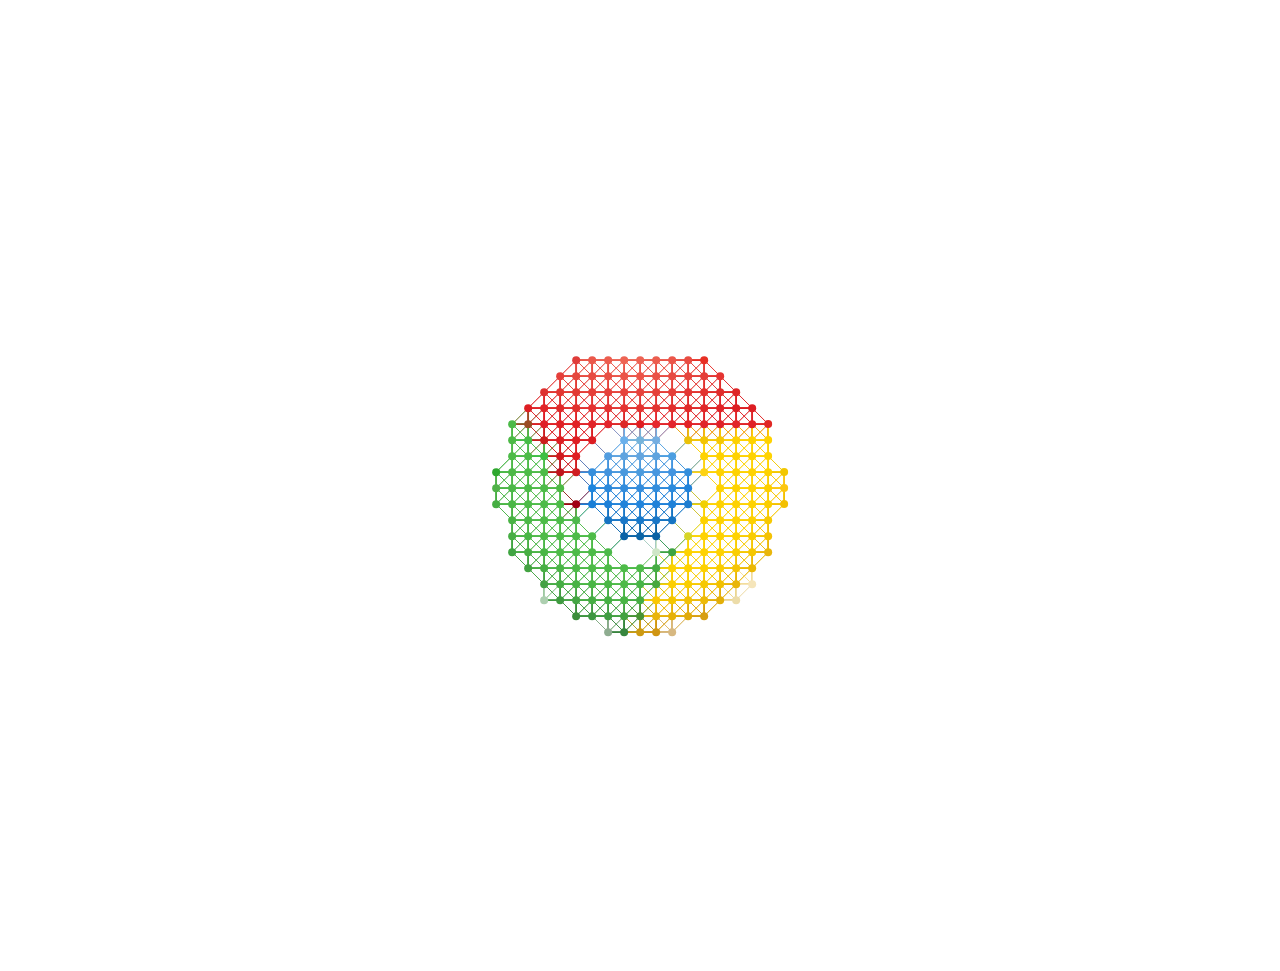
==== index.html @ 63c31d43 "initial commit" ====
<!DOCTYPE html>
<html lang="en">

	<head>
		<title> Web Tracking </title>
		<meta charset="utf-8">
		<meta name="viewport" content="width=device-width, initial-scale=1.0">
    	<meta name="description" content="Final CS181 Assignment on Web Tracking and Content Customization">

		<!-- CSS -->
		
		<link href="css/bootstrap/bootstrap.css" rel="stylesheet">
	    <link href="css/bootstrap/bootstrap-responsive.css" rel="stylesheet">
	    <link href="css/bootstrap/docs.css" rel="stylesheet">
	    <link href="js/bootstrap/google-code-prettify/prettify.css" rel="stylesheet">

	    <!-- Style -->

		<!-- JS -->
		<script type="text/javascript" src="js/node/Nodes.js"></script>
	</head>

	<body>

		<!-- App -->
		<canvas id='canvas'></canvas>
		<script>
			Nodes.init();
		</script>

		<!-- Enter button -->
		<div class="container">
			<div class="marketing">
				<h1><a style="text-decoration:none;" href="home.html">Enter Site</a></h1>
			</div>
		</div>
		
    <!-- Footer
    ================================================== -->
    <footer class="footer">
      <div class="container">
        <p>Designed with <a href="http://twitter.github.io/bootstrap/">Bootstrap</a> by <a href="http://www.twitter.com/">Twitter</a> and hosted by <a href="http://www.github.com">GitHub</a>. Node Applet created by <a href="http://tholman.com/">Tim Tholman</a>.</p>
        <p>Code licensed under <a href="http://www.apache.org/licenses/LICENSE-2.0" target="_blank">Apache License v2.0</a>, documentation under <a href="http://creativecommons.org/licenses/by/3.0/">CC BY 3.0</a>.</p>
        <p><a href="http://glyphicons.com">Glyphicons Free</a> licensed under <a href="http://creativecommons.org/licenses/by/3.0/">CC BY 3.0</a>.</p>
        <ul class="footer-refs">
          <li>Lily Fu</li>
          <li>Gavilan Galloway</li>
          <li>Alex Angarita</li>
          <li>Joe Delgado</li>
        </ul>
      </div>
    </footer>

	</body>
</html>
---- css/bootstrap/docs.css ----
/* Add additional stylesheets below
-------------------------------------------------- */
/*
  Bootstrap's documentation styles
  Special styles for presenting Bootstrap's documentation and examples
*/



/* Body and structure
-------------------------------------------------- */

body {
  position: relative;
  padding-top: 40px;
}

/* Code in headings */
h3 code {
  font-size: 14px;
  font-weight: normal;
}



/* Tweak navbar brand link to be super sleek
-------------------------------------------------- */

body > .navbar {
  font-size: 13px;
}

/* Change the docs' brand */
body > .navbar .brand {
  padding-right: 0;
  padding-left: 0;
  margin-left: 20px;
  float: right;
  font-weight: bold;
  color: #000;
  text-shadow: 0 1px 0 rgba(255,255,255,.1), 0 0 30px rgba(255,255,255,.125);
  -webkit-transition: all .2s linear;
     -moz-transition: all .2s linear;
          transition: all .2s linear;
}
body > .navbar .brand:hover {
  text-decoration: none;
  text-shadow: 0 1px 0 rgba(255,255,255,.1), 0 0 30px rgba(255,255,255,.4);
}


/* Sections
-------------------------------------------------- */

/* padding for in-page bookmarks and fixed navbar */
section {
  padding-top: 30px;
}
section > .page-header,
section > .lead {
  color: #5a5a5a;
}
section > ul li {
  margin-bottom: 5px;
}

/* Separators (hr) */
.bs-docs-separator {
  margin: 40px 0 39px;
}

/* Faded out hr */
hr.soften {
  height: 1px;
  margin: 70px 0;
  background-image: -webkit-linear-gradient(left, rgba(0,0,0,0), rgba(0,0,0,.1), rgba(0,0,0,0));
  background-image:    -moz-linear-gradient(left, rgba(0,0,0,0), rgba(0,0,0,.1), rgba(0,0,0,0));
  background-image:     -ms-linear-gradient(left, rgba(0,0,0,0), rgba(0,0,0,.1), rgba(0,0,0,0));
  background-image:      -o-linear-gradient(left, rgba(0,0,0,0), rgba(0,0,0,.1), rgba(0,0,0,0));
  border: 0;
}



/* Jumbotrons
-------------------------------------------------- */

/* Base class
------------------------- */
.jumbotron {
  position: relative;
  padding: 40px 0;
  color: #fff;
  text-align: center;
  text-shadow: 0 1px 3px rgba(0,0,0,.4), 0 0 30px rgba(0,0,0,.075);
  background: #020031; /* Old browsers */
  background: -moz-linear-gradient(45deg,  #020031 0%, #6d3353 100%); /* FF3.6+ */
  background: -webkit-gradient(linear, left bottom, right top, color-stop(0%,#020031), color-stop(100%,#6d3353)); /* Chrome,Safari4+ */
  background: -webkit-linear-gradient(45deg,  #020031 0%,#6d3353 100%); /* Chrome10+,Safari5.1+ */
  background: -o-linear-gradient(45deg,  #020031 0%,#6d3353 100%); /* Opera 11.10+ */
  background: -ms-linear-gradient(45deg,  #020031 0%,#6d3353 100%); /* IE10+ */
  background: linear-gradient(45deg,  #020031 0%,#6d3353 100%); /* W3C */
  filter: progid:DXImageTransform.Microsoft.gradient( startColorstr='#020031', endColorstr='#6d3353',GradientType=1 ); /* IE6-9 fallback on horizontal gradient */
  -webkit-box-shadow: inset 0 3px 7px rgba(0,0,0,.2), inset 0 -3px 7px rgba(0,0,0,.2);
     -moz-box-shadow: inset 0 3px 7px rgba(0,0,0,.2), inset 0 -3px 7px rgba(0,0,0,.2);
          box-shadow: inset 0 3px 7px rgba(0,0,0,.2), inset 0 -3px 7px rgba(0,0,0,.2);
}
.jumbotron h1 {
  font-size: 80px;
  font-weight: bold;
  letter-spacing: -1px;
  line-height: 1;
}
.jumbotron p {
  font-size: 24px;
  font-weight: 300;
  line-height: 1.25;
  margin-bottom: 30px;
}

/* Link styles (used on .masthead-links as well) */
.jumbotron a {
  color: #fff;
  color: rgba(255,255,255,.5);
  -webkit-transition: all .2s ease-in-out;
     -moz-transition: all .2s ease-in-out;
          transition: all .2s ease-in-out;
}
.jumbotron a:hover {
  color: #fff;
  text-shadow: 0 0 10px rgba(255,255,255,.25);
}

/* Download button */
.masthead .btn {
  padding: 19px 24px;
  font-size: 24px;
  font-weight: 200;
  color: #fff; /* redeclare to override the `.jumbotron a` */
  border: 0;
  -webkit-border-radius: 6px;
     -moz-border-radius: 6px;
          border-radius: 6px;
  -webkit-box-shadow: inset 0 1px 0 rgba(255,255,255,.1), 0 1px 5px rgba(0,0,0,.25);
     -moz-box-shadow: inset 0 1px 0 rgba(255,255,255,.1), 0 1px 5px rgba(0,0,0,.25);
          box-shadow: inset 0 1px 0 rgba(255,255,255,.1), 0 1px 5px rgba(0,0,0,.25);
  -webkit-transition: none;
     -moz-transition: none;
          transition: none;
}
.masthead .btn:hover {
  -webkit-box-shadow: inset 0 1px 0 rgba(255,255,255,.1), 0 1px 5px rgba(0,0,0,.25);
     -moz-box-shadow: inset 0 1px 0 rgba(255,255,255,.1), 0 1px 5px rgba(0,0,0,.25);
          box-shadow: inset 0 1px 0 rgba(255,255,255,.1), 0 1px 5px rgba(0,0,0,.25);
}
.masthead .btn:active {
  -webkit-box-shadow: inset 0 2px 4px rgba(0,0,0,.1), 0 1px 0 rgba(255,255,255,.1);
     -moz-box-shadow: inset 0 2px 4px rgba(0,0,0,.1), 0 1px 0 rgba(255,255,255,.1);
          box-shadow: inset 0 2px 4px rgba(0,0,0,.1), 0 1px 0 rgba(255,255,255,.1);
}


/* Pattern overlay
------------------------- */
.jumbotron .container {
  position: relative;
  z-index: 2;
}
.jumbotron:after {
  content: '';
  display: block;
  position: absolute;
  top: 0;
  right: 0;
  bottom: 0;
  left: 0;
  background: url(../img/bs-docs-masthead-pattern.png) repeat center center;
  opacity: .4;
}
@media
only screen and (-webkit-min-device-pixel-ratio: 2),
only screen and (   min--moz-device-pixel-ratio: 2),
only screen and (     -o-min-device-pixel-ratio: 2/1) {

  .jumbotron:after {
    background-size: 150px 150px;
  }

}

/* Masthead (docs home)
------------------------- */
.masthead {
  padding: 70px 0 80px;
  margin-bottom: 0;
  color: #fff;
}
.masthead h1 {
  font-size: 120px;
  line-height: 1;
  letter-spacing: -2px;
}
.masthead p {
  font-size: 40px;
  font-weight: 200;
  line-height: 1.25;
}

/* Textual links in masthead */
.masthead-links {
  margin: 0;
  list-style: none;
}
.masthead-links li {
  display: inline;
  padding: 0 10px;
  color: rgba(255,255,255,.25);
}

/* Social proof buttons from GitHub & Twitter */
.bs-docs-social {
  padding: 15px 0;
  text-align: center;
  background-color: #f5f5f5;
  border-top: 1px solid #fff;
  border-bottom: 1px solid #ddd;
}

/* Quick links on Home */
.bs-docs-social-buttons {
  margin-left: 0;
  margin-bottom: 0;
  padding-left: 0;
  list-style: none;
}
.bs-docs-social-buttons li {
  display: inline-block;
  padding: 5px 8px;
  line-height: 1;
  *display: inline;
  *zoom: 1;
}

/* Subhead (other pages)
------------------------- */
.subhead {
  text-align: left;
  border-bottom: 1px solid #ddd;
}
.subhead h1 {
  font-size: 60px;
}
.subhead p {
  margin-bottom: 20px;
}
.subhead .navbar {
  display: none;
}



/* Marketing section of Overview
-------------------------------------------------- */

.marketing {
  text-align: center;
  color: #5a5a5a;
}
.marketing h1 {
  margin: 60px 0 10px;
  font-size: 60px;
  font-weight: 200;
  line-height: 1;
  letter-spacing: -1px;
}
.marketing h2 {
  font-weight: 200;
  margin-bottom: 5px;
}
.marketing p {
  font-size: 16px;
  line-height: 1.5;
}
.marketing .marketing-byline {
  margin-bottom: 40px;
  font-size: 20px;
  font-weight: 300;
  line-height: 1.25;
  color: #999;
}
.marketing-img {
  display: block;
  margin: 0 auto 30px;
  max-height: 145px;
}



/* Footer
-------------------------------------------------- */

.footer {
  text-align: center;
  padding: 30px 0;
  margin-top: 70px;
  border-top: 1px solid #e5e5e5;
  background-color: #f5f5f5;
}
.footer p {
  margin-bottom: 0;
  color: #777;
}
.footer-refs {
  margin: 10px 0;
}
.footer-refs li {
  display: inline;
  padding: 0 2px;
  color: #777;
}
.footer-refs li:after{
  content: "   •";
}
.footer-refs li:last-child:after {
  content: "";
}
.footer-refs li:first-child {
  padding-left: 0;
}



/* Special grid styles
-------------------------------------------------- */

.show-grid {
  margin-top: 10px;
  margin-bottom: 20px;
}
.show-grid [class*="span"] {
  background-color: #eee;
  text-align: center;
  -webkit-border-radius: 3px;
     -moz-border-radius: 3px;
          border-radius: 3px;
  min-height: 40px;
  line-height: 40px;
}
.show-grid [class*="span"]:hover {
  background-color: #ddd;
}
.show-grid .show-grid {
  margin-top: 0;
  margin-bottom: 0;
}
.show-grid .show-grid [class*="span"] {
  margin-top: 5px;
}
.show-grid [class*="span"] [class*="span"] {
  background-color: #ccc;
}
.show-grid [class*="span"] [class*="span"] [class*="span"] {
  background-color: #999;
}



/* Mini layout previews
-------------------------------------------------- */
.mini-layout {
  border: 1px solid #ddd;
  -webkit-border-radius: 6px;
     -moz-border-radius: 6px;
          border-radius: 6px;
  -webkit-box-shadow: 0 1px 2px rgba(0,0,0,.075);
     -moz-box-shadow: 0 1px 2px rgba(0,0,0,.075);
          box-shadow: 0 1px 2px rgba(0,0,0,.075);
}
.mini-layout,
.mini-layout .mini-layout-body,
.mini-layout.fluid .mini-layout-sidebar {
  height: 300px;
}
.mini-layout {
  margin-bottom: 20px;
  padding: 9px;
}
.mini-layout div {
  -webkit-border-radius: 3px;
     -moz-border-radius: 3px;
          border-radius: 3px;
}
.mini-layout .mini-layout-body {
  background-color: #dceaf4;
  margin: 0 auto;
  width: 70%;
}
.mini-layout.fluid .mini-layout-sidebar,
.mini-layout.fluid .mini-layout-header,
.mini-layout.fluid .mini-layout-body {
  float: left;
}
.mini-layout.fluid .mini-layout-sidebar {
  background-color: #bbd8e9;
  width: 20%;
}
.mini-layout.fluid .mini-layout-body {
  width: 77.5%;
  margin-left: 2.5%;
}



/* Download page
-------------------------------------------------- */

.download .page-header {
  margin-top: 36px;
}
.page-header .toggle-all {
  margin-top: 5px;
}

/* Space out h3s when following a section */
.download h3 {
  margin-bottom: 5px;
}
.download-builder input + h3,
.download-builder .checkbox + h3 {
  margin-top: 9px;
}

/* Fields for variables */
.download-builder input[type=text] {
  margin-bottom: 9px;
  font-family: Menlo, Monaco, "Courier New", monospace;
  font-size: 12px;
  color: #d14;
}
.download-builder input[type=text]:focus {
  background-color: #fff;
}

/* Custom, larger checkbox labels */
.download .checkbox {
  padding: 6px 10px 6px 25px;
  font-size: 13px;
  line-height: 18px;
  color: #555;
  background-color: #f9f9f9;
  -webkit-border-radius: 3px;
     -moz-border-radius: 3px;
          border-radius: 3px;
  cursor: pointer;
}
.download .checkbox:hover {
  color: #333;
  background-color: #f5f5f5;
}
.download .checkbox small {
  font-size: 12px;
  color: #777;
}

/* Variables section */
#variables label {
  margin-bottom: 0;
}

/* Giant download button */
.download-btn {
  margin: 36px 0 108px;
}
#download p,
#download h4 {
  max-width: 50%;
  margin: 0 auto;
  color: #999;
  text-align: center;
}
#download h4 {
  margin-bottom: 0;
}
#download p {
  margin-bottom: 18px;
}
.download-btn .btn {
  display: block;
  width: auto;
  padding: 19px 24px;
  margin-bottom: 27px;
  font-size: 30px;
  line-height: 1;
  text-align: center;
  -webkit-border-radius: 6px;
     -moz-border-radius: 6px;
          border-radius: 6px;
}



/* Misc
-------------------------------------------------- */

/* Make tables spaced out a bit more */
h2 + table,
h3 + table,
h4 + table,
h2 + .row {
  margin-top: 5px;
}

/* Example sites showcase */
.example-sites {
  xmargin-left: 20px;
}
.example-sites img {
  max-width: 100%;
  margin: 0 auto;
}

.scrollspy-example {
  height: 200px;
  overflow: auto;
  position: relative;
}


/* Fake the :focus state to demo it */
.focused {
  border-color: rgba(82,168,236,.8);
  -webkit-box-shadow: inset 0 1px 3px rgba(0,0,0,.1), 0 0 8px rgba(82,168,236,.6);
     -moz-box-shadow: inset 0 1px 3px rgba(0,0,0,.1), 0 0 8px rgba(82,168,236,.6);
          box-shadow: inset 0 1px 3px rgba(0,0,0,.1), 0 0 8px rgba(82,168,236,.6);
  outline: 0;
}

/* For input sizes, make them display block */
.docs-input-sizes select,
.docs-input-sizes input[type=text] {
  display: block;
  margin-bottom: 9px;
}

/* Icons
------------------------- */
.the-icons {
  margin-left: 0;
  list-style: none;
}
.the-icons li {
  float: left;
  width: 25%;
  line-height: 25px;
}
.the-icons i:hover {
  background-color: rgba(255,0,0,.25);
}

/* Example page
------------------------- */
.bootstrap-examples h4 {
  margin: 10px 0 5px;
}
.bootstrap-examples p {
  font-size: 13px;
  line-height: 18px;
}
.bootstrap-examples .thumbnail {
  margin-bottom: 9px;
  background-color: #fff;
}



/* Bootstrap code examples
-------------------------------------------------- */

/* Base class */
.bs-docs-example {
  position: relative;
  margin: 15px 0;
  padding: 39px 19px 14px;
  *padding-top: 19px;
  background-color: #fff;
  border: 1px solid #ddd;
  -webkit-border-radius: 4px;
     -moz-border-radius: 4px;
          border-radius: 4px;
}

/* Echo out a label for the example */
.bs-docs-example:after {
  content: "Example";
  position: absolute;
  top: -1px;
  left: -1px;
  padding: 3px 7px;
  font-size: 12px;
  font-weight: bold;
  background-color: #f5f5f5;
  border: 1px solid #ddd;
  color: #9da0a4;
  -webkit-border-radius: 4px 0 4px 0;
     -moz-border-radius: 4px 0 4px 0;
          border-radius: 4px 0 4px 0;
}

/* Remove spacing between an example and it's code */
.bs-docs-example + .prettyprint {
  margin-top: -20px;
  padding-top: 15px;
}

/* Tweak examples
------------------------- */
.bs-docs-example > p:last-child {
  margin-bottom: 0;
}
.bs-docs-example .table,
.bs-docs-example .progress,
.bs-docs-example .well,
.bs-docs-example .alert,
.bs-docs-example .hero-unit,
.bs-docs-example .pagination,
.bs-docs-example .navbar,
.bs-docs-example > .nav,
.bs-docs-example blockquote {
  margin-bottom: 5px;
}
.bs-docs-example .pagination {
  margin-top: 0;
}
.bs-navbar-top-example,
.bs-navbar-bottom-example {
  z-index: 1;
  padding: 0;
  height: 90px;
  overflow: hidden; /* cut the drop shadows off */
}
.bs-navbar-top-example .navbar-fixed-top,
.bs-navbar-bottom-example .navbar-fixed-bottom {
  margin-left: 0;
  margin-right: 0;
}
.bs-navbar-top-example {
  -webkit-border-radius: 0 0 4px 4px;
     -moz-border-radius: 0 0 4px 4px;
          border-radius: 0 0 4px 4px;
}
.bs-navbar-top-example:after {
  top: auto;
  bottom: -1px;
  -webkit-border-radius: 0 4px 0 4px;
     -moz-border-radius: 0 4px 0 4px;
          border-radius: 0 4px 0 4px;
}
.bs-navbar-bottom-example {
  -webkit-border-radius: 4px 4px 0 0;
     -moz-border-radius: 4px 4px 0 0;
          border-radius: 4px 4px 0 0;
}
.bs-navbar-bottom-example .navbar {
  margin-bottom: 0;
}
form.bs-docs-example {
  padding-bottom: 19px;
}

/* Images */
.bs-docs-example-images img {
  margin: 10px;
  display: inline-block;
}

/* Tooltips */
.bs-docs-tooltip-examples {
  text-align: center;
  margin: 0 0 10px;
  list-style: none;
}
.bs-docs-tooltip-examples li {
  display: inline;
  padding: 0 10px;
}

/* Popovers */
.bs-docs-example-popover {
  padding-bottom: 24px;
  background-color: #f9f9f9;
}
.bs-docs-example-popover .popover {
  position: relative;
  display: block;
  float: left;
  width: 260px;
  margin: 20px;
}

/* Dropdowns */
.bs-docs-example-submenus {
  min-height: 180px;
}
.bs-docs-example-submenus > .pull-left + .pull-left {
  margin-left: 20px;
}
.bs-docs-example-submenus .dropup > .dropdown-menu,
.bs-docs-example-submenus .dropdown > .dropdown-menu {
  display: block;
  position: static;
  margin-bottom: 5px;
  *width: 180px;
}



/* Responsive docs
-------------------------------------------------- */

/* Utility classes table
------------------------- */
.responsive-utilities th small {
  display: block;
  font-weight: normal;
  color: #999;
}
.responsive-utilities tbody th {
  font-weight: normal;
}
.responsive-utilities td {
  text-align: center;
}
.responsive-utilities td.is-visible {
  color: #468847;
  background-color: #dff0d8 !important;
}
.responsive-utilities td.is-hidden {
  color: #ccc;
  background-color: #f9f9f9 !important;
}

/* Responsive tests
------------------------- */
.responsive-utilities-test {
  margin-top: 5px;
  margin-left: 0;
  list-style: none;
  overflow: hidden; /* clear floats */
}
.responsive-utilities-test li {
  position: relative;
  float: left;
  width: 25%;
  height: 43px;
  font-size: 14px;
  font-weight: bold;
  line-height: 43px;
  color: #999;
  text-align: center;
  border: 1px solid #ddd;
  -webkit-border-radius: 4px;
     -moz-border-radius: 4px;
          border-radius: 4px;
}
.responsive-utilities-test li + li {
  margin-left: 10px;
}
.responsive-utilities-test span {
  position: absolute;
  top:    -1px;
  left:   -1px;
  right:  -1px;
  bottom: -1px;
  -webkit-border-radius: 4px;
     -moz-border-radius: 4px;
          border-radius: 4px;
}
.responsive-utilities-test span {
  color: #468847;
  background-color: #dff0d8;
  border: 1px solid #d6e9c6;
}



/* Sidenav for Docs
-------------------------------------------------- */

.bs-docs-sidenav {
  width: 228px;
  margin: 30px 0 0;
  padding: 0;
  background-color: #fff;
  -webkit-border-radius: 6px;
     -moz-border-radius: 6px;
          border-radius: 6px;
  -webkit-box-shadow: 0 1px 4px rgba(0,0,0,.065);
     -moz-box-shadow: 0 1px 4px rgba(0,0,0,.065);
          box-shadow: 0 1px 4px rgba(0,0,0,.065);
}
.bs-docs-sidenav > li > a {
  display: block;
  width: 190px \9;
  margin: 0 0 -1px;
  padding: 8px 14px;
  border: 1px solid #e5e5e5;
}
.bs-docs-sidenav > li:first-child > a {
  -webkit-border-radius: 6px 6px 0 0;
     -moz-border-radius: 6px 6px 0 0;
          border-radius: 6px 6px 0 0;
}
.bs-docs-sidenav > li:last-child > a {
  -webkit-border-radius: 0 0 6px 6px;
     -moz-border-radius: 0 0 6px 6px;
          border-radius: 0 0 6px 6px;
}
.bs-docs-sidenav > .active > a {
  position: relative;
  z-index: 2;
  padding: 9px 15px;
  border: 0;
  text-shadow: 0 1px 0 rgba(0,0,0,.15);
  -webkit-box-shadow: inset 1px 0 0 rgba(0,0,0,.1), inset -1px 0 0 rgba(0,0,0,.1);
     -moz-box-shadow: inset 1px 0 0 rgba(0,0,0,.1), inset -1px 0 0 rgba(0,0,0,.1);
          box-shadow: inset 1px 0 0 rgba(0,0,0,.1), inset -1px 0 0 rgba(0,0,0,.1);
}
/* Chevrons */
.bs-docs-sidenav .icon-chevron-right {
  float: right;
  margin-top: 2px;
  margin-right: -6px;
  opacity: .25;
}
.bs-docs-sidenav > li > a:hover {
  background-color: #f5f5f5;
}
.bs-docs-sidenav a:hover .icon-chevron-right {
  opacity: .5;
}
.bs-docs-sidenav .active .icon-chevron-right,
.bs-docs-sidenav .active a:hover .icon-chevron-right {
  background-image: url(../img/glyphicons-halflings-white.png);
  opacity: 1;
}
.bs-docs-sidenav.affix {
  top: 40px;
}
.bs-docs-sidenav.affix-bottom {
  position: absolute;
  top: auto;
  bottom: 270px;
}




/* Responsive
-------------------------------------------------- */

/* Desktop large
------------------------- */
@media (min-width: 1200px) {
  .bs-docs-container {
    max-width: 970px;
  }
  .bs-docs-sidenav {
    width: 258px;
  }
  .bs-docs-sidenav > li > a {
    width: 230px \9; /* Override the previous IE8-9 hack */
  }
}

/* Desktop
------------------------- */
@media (max-width: 980px) {
  /* Unfloat brand */
  body > .navbar-fixed-top .brand {
    float: left;
    margin-left: 0;
    padding-left: 10px;
    padding-right: 10px;
  }

  /* Inline-block quick links for more spacing */
  .quick-links li {
    display: inline-block;
    margin: 5px;
  }

  /* When affixed, space properly */
  .bs-docs-sidenav {
    top: 0;
    width: 218px;
    margin-top: 30px;
    margin-right: 0;
  }
}

/* Tablet to desktop
------------------------- */
@media (min-width: 768px) and (max-width: 979px) {
  /* Remove any padding from the body */
  body {
    padding-top: 0;
  }
  /* Widen masthead and social buttons to fill body padding */
  .jumbotron {
    margin-top: -20px; /* Offset bottom margin on .navbar */
  }
  /* Adjust sidenav width */
  .bs-docs-sidenav {
    width: 166px;
    margin-top: 20px;
  }
  .bs-docs-sidenav.affix {
    top: 0;
  }
}

/* Tablet
------------------------- */
@media (max-width: 767px) {
  /* Remove any padding from the body */
  body {
    padding-top: 0;
  }

  /* Widen masthead and social buttons to fill body padding */
  .jumbotron {
    padding: 40px 20px;
    margin-top:   -20px; /* Offset bottom margin on .navbar */
    margin-right: -20px;
    margin-left:  -20px;
  }
  .masthead h1 {
    font-size: 90px;
  }
  .masthead p,
  .masthead .btn {
    font-size: 24px;
  }
  .marketing .span4 {
    margin-bottom: 40px;
  }
  .bs-docs-social {
    margin: 0 -20px;
  }

  /* Space out the show-grid examples */
  .show-grid [class*="span"] {
    margin-bottom: 5px;
  }

  /* Sidenav */
  .bs-docs-sidenav {
    width: auto;
    margin-bottom: 20px;
  }
  .bs-docs-sidenav.affix {
    position: static;
    width: auto;
    top: 0;
  }

  /* Unfloat the back to top link in footer */
  .footer {
    margin-left: -20px;
    margin-right: -20px;
    padding-left: 20px;
    padding-right: 20px;
  }
  .footer p {
    margin-bottom: 9px;
  }
}

/* Landscape phones
------------------------- */
@media (max-width: 480px) {
  /* Remove padding above jumbotron */
  body {
    padding-top: 0;
  }

  /* Change up some type stuff */
  h2 small {
    display: block;
  }

  /* Downsize the jumbotrons */
  .jumbotron h1 {
    font-size: 45px;
  }
  .jumbotron p,
  .jumbotron .btn {
    font-size: 18px;
  }
  .jumbotron .btn {
    display: block;
    margin: 0 auto;
  }

  /* center align subhead text like the masthead */
  .subhead h1,
  .subhead p {
    text-align: center;
  }

  /* Marketing on home */
  .marketing h1 {
    font-size: 30px;
  }
  .marketing-byline {
    font-size: 18px;
  }

  /* center example sites */
  .example-sites {
    margin-left: 0;
  }
  .example-sites > li {
    float: none;
    display: block;
    max-width: 280px;
    margin: 0 auto 18px;
    text-align: center;
  }
  .example-sites .thumbnail > img {
    max-width: 270px;
  }

  /* Do our best to make tables work in narrow viewports */
  table code {
    white-space: normal;
    word-wrap: break-word;
    word-break: break-all;
  }

  /* Examples: dropdowns */
  .bs-docs-example-submenus > .pull-left {
    float: none;
    clear: both;
  }
  .bs-docs-example-submenus > .pull-left,
  .bs-docs-example-submenus > .pull-left + .pull-left {
    margin-left: 0;
  }
  .bs-docs-example-submenus p {
    margin-bottom: 0;
  }
  .bs-docs-example-submenus .dropup > .dropdown-menu,
  .bs-docs-example-submenus .dropdown > .dropdown-menu {
    margin-bottom: 10px;
    float: none;
    max-width: 180px;
  }

  /* Examples: modal */
  .modal-example .modal {
    position: relative;
    top: auto;
    right: auto;
    bottom: auto;
    left: auto;
  }

  /* Tighten up footer */
  .footer {
    padding-top: 20px;
    padding-bottom: 20px;
  }
}
---- js/bootstrap/google-code-prettify/prettify.css ----
.com { color: #93a1a1; }
.lit { color: #195f91; }
.pun, .opn, .clo { color: #93a1a1; }
.fun { color: #dc322f; }
.str, .atv { color: #D14; }
.kwd, .prettyprint .tag { color: #1e347b; }
.typ, .atn, .dec, .var { color: teal; }
.pln { color: #48484c; }

.prettyprint {
  padding: 8px;
  background-color: #f7f7f9;
  border: 1px solid #e1e1e8;
}
.prettyprint.linenums {
  -webkit-box-shadow: inset 40px 0 0 #fbfbfc, inset 41px 0 0 #ececf0;
     -moz-box-shadow: inset 40px 0 0 #fbfbfc, inset 41px 0 0 #ececf0;
          box-shadow: inset 40px 0 0 #fbfbfc, inset 41px 0 0 #ececf0;
}

/* Specify class=linenums on a pre to get line numbering */
ol.linenums {
  margin: 0 0 0 33px; /* IE indents via margin-left */
}
ol.linenums li {
  padding-left: 12px;
  color: #bebec5;
  line-height: 20px;
  text-shadow: 0 1px 0 #fff;
}
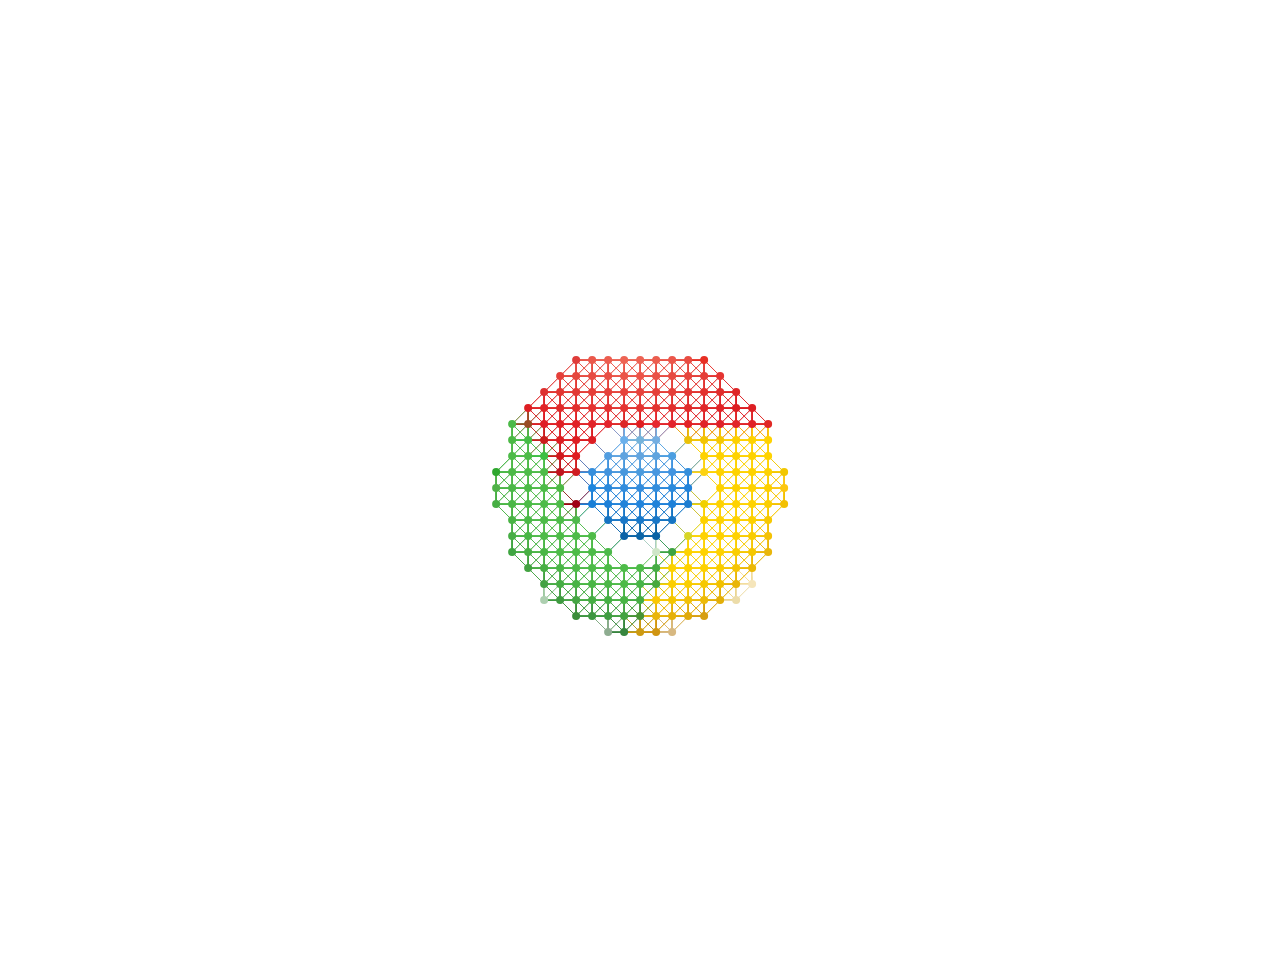
==== commit c80032a2: "Updated hrefs in home.html" ====
--- a/index.html
+++ b/index.html
@@ -9,15 +9,15 @@
 
 		<!-- CSS -->
 		
-		<link href="css/bootstrap/bootstrap.css" rel="stylesheet">
-	    <link href="css/bootstrap/bootstrap-responsive.css" rel="stylesheet">
-	    <link href="css/bootstrap/docs.css" rel="stylesheet">
-	    <link href="js/bootstrap/google-code-prettify/prettify.css" rel="stylesheet">
+		<link href="assets/css/bootstrap.css" rel="stylesheet">
+	    <link href="assets/css/bootstrap-responsive.css" rel="stylesheet">
+	    <link href="assets/css/docs.css" rel="stylesheet">
+	    <link href="assets/jss/google-code-prettify/prettify.css" rel="stylesheet">
 
 	    <!-- Style -->
 
 		<!-- JS -->
-		<script type="text/javascript" src="js/node/Nodes.js"></script>
+		<script type="text/javascript" src="assets/js/node/Nodes.js"></script>
 	</head>
 
 	<body>
--- a/assets/css/docs.css
+++ b/assets/css/docs.css
@@ -0,0 +1,1074 @@
+/* Add additional stylesheets below
+-------------------------------------------------- */
+/*
+  Bootstrap's documentation styles
+  Special styles for presenting Bootstrap's documentation and examples
+*/
+
+
+
+/* Body and structure
+-------------------------------------------------- */
+
+body {
+  position: relative;
+  padding-top: 40px;
+}
+
+/* Code in headings */
+h3 code {
+  font-size: 14px;
+  font-weight: normal;
+}
+
+
+
+/* Tweak navbar brand link to be super sleek
+-------------------------------------------------- */
+
+body > .navbar {
+  font-size: 13px;
+}
+
+/* Change the docs' brand */
+body > .navbar .brand {
+  padding-right: 0;
+  padding-left: 0;
+  margin-left: 20px;
+  float: right;
+  font-weight: bold;
+  color: #000;
+  text-shadow: 0 1px 0 rgba(255,255,255,.1), 0 0 30px rgba(255,255,255,.125);
+  -webkit-transition: all .2s linear;
+     -moz-transition: all .2s linear;
+          transition: all .2s linear;
+}
+body > .navbar .brand:hover {
+  text-decoration: none;
+  text-shadow: 0 1px 0 rgba(255,255,255,.1), 0 0 30px rgba(255,255,255,.4);
+}
+
+
+/* Sections
+-------------------------------------------------- */
+
+/* padding for in-page bookmarks and fixed navbar */
+section {
+  padding-top: 30px;
+}
+section > .page-header,
+section > .lead {
+  color: #5a5a5a;
+}
+section > ul li {
+  margin-bottom: 5px;
+}
+
+/* Separators (hr) */
+.bs-docs-separator {
+  margin: 40px 0 39px;
+}
+
+/* Faded out hr */
+hr.soften {
+  height: 1px;
+  margin: 70px 0;
+  background-image: -webkit-linear-gradient(left, rgba(0,0,0,0), rgba(0,0,0,.1), rgba(0,0,0,0));
+  background-image:    -moz-linear-gradient(left, rgba(0,0,0,0), rgba(0,0,0,.1), rgba(0,0,0,0));
+  background-image:     -ms-linear-gradient(left, rgba(0,0,0,0), rgba(0,0,0,.1), rgba(0,0,0,0));
+  background-image:      -o-linear-gradient(left, rgba(0,0,0,0), rgba(0,0,0,.1), rgba(0,0,0,0));
+  border: 0;
+}
+
+
+
+/* Jumbotrons
+-------------------------------------------------- */
+
+/* Base class
+------------------------- */
+.jumbotron {
+  position: relative;
+  padding: 40px 0;
+  color: #fff;
+  text-align: center;
+  text-shadow: 0 1px 3px rgba(0,0,0,.4), 0 0 30px rgba(0,0,0,.075);
+  background: #020031; /* Old browsers */
+  background: -moz-linear-gradient(45deg,  #020031 0%, #6d3353 100%); /* FF3.6+ */
+  background: -webkit-gradient(linear, left bottom, right top, color-stop(0%,#020031), color-stop(100%,#6d3353)); /* Chrome,Safari4+ */
+  background: -webkit-linear-gradient(45deg,  #020031 0%,#6d3353 100%); /* Chrome10+,Safari5.1+ */
+  background: -o-linear-gradient(45deg,  #020031 0%,#6d3353 100%); /* Opera 11.10+ */
+  background: -ms-linear-gradient(45deg,  #020031 0%,#6d3353 100%); /* IE10+ */
+  background: linear-gradient(45deg,  #020031 0%,#6d3353 100%); /* W3C */
+  filter: progid:DXImageTransform.Microsoft.gradient( startColorstr='#020031', endColorstr='#6d3353',GradientType=1 ); /* IE6-9 fallback on horizontal gradient */
+  -webkit-box-shadow: inset 0 3px 7px rgba(0,0,0,.2), inset 0 -3px 7px rgba(0,0,0,.2);
+     -moz-box-shadow: inset 0 3px 7px rgba(0,0,0,.2), inset 0 -3px 7px rgba(0,0,0,.2);
+          box-shadow: inset 0 3px 7px rgba(0,0,0,.2), inset 0 -3px 7px rgba(0,0,0,.2);
+}
+.jumbotron h1 {
+  font-size: 80px;
+  font-weight: bold;
+  letter-spacing: -1px;
+  line-height: 1;
+}
+.jumbotron p {
+  font-size: 24px;
+  font-weight: 300;
+  line-height: 1.25;
+  margin-bottom: 30px;
+}
+
+/* Link styles (used on .masthead-links as well) */
+.jumbotron a {
+  color: #fff;
+  color: rgba(255,255,255,.5);
+  -webkit-transition: all .2s ease-in-out;
+     -moz-transition: all .2s ease-in-out;
+          transition: all .2s ease-in-out;
+}
+.jumbotron a:hover {
+  color: #fff;
+  text-shadow: 0 0 10px rgba(255,255,255,.25);
+}
+
+/* Download button */
+.masthead .btn {
+  padding: 19px 24px;
+  font-size: 24px;
+  font-weight: 200;
+  color: #fff; /* redeclare to override the `.jumbotron a` */
+  border: 0;
+  -webkit-border-radius: 6px;
+     -moz-border-radius: 6px;
+          border-radius: 6px;
+  -webkit-box-shadow: inset 0 1px 0 rgba(255,255,255,.1), 0 1px 5px rgba(0,0,0,.25);
+     -moz-box-shadow: inset 0 1px 0 rgba(255,255,255,.1), 0 1px 5px rgba(0,0,0,.25);
+          box-shadow: inset 0 1px 0 rgba(255,255,255,.1), 0 1px 5px rgba(0,0,0,.25);
+  -webkit-transition: none;
+     -moz-transition: none;
+          transition: none;
+}
+.masthead .btn:hover {
+  -webkit-box-shadow: inset 0 1px 0 rgba(255,255,255,.1), 0 1px 5px rgba(0,0,0,.25);
+     -moz-box-shadow: inset 0 1px 0 rgba(255,255,255,.1), 0 1px 5px rgba(0,0,0,.25);
+          box-shadow: inset 0 1px 0 rgba(255,255,255,.1), 0 1px 5px rgba(0,0,0,.25);
+}
+.masthead .btn:active {
+  -webkit-box-shadow: inset 0 2px 4px rgba(0,0,0,.1), 0 1px 0 rgba(255,255,255,.1);
+     -moz-box-shadow: inset 0 2px 4px rgba(0,0,0,.1), 0 1px 0 rgba(255,255,255,.1);
+          box-shadow: inset 0 2px 4px rgba(0,0,0,.1), 0 1px 0 rgba(255,255,255,.1);
+}
+
+
+/* Pattern overlay
+------------------------- */
+.jumbotron .container {
+  position: relative;
+  z-index: 2;
+}
+.jumbotron:after {
+  content: '';
+  display: block;
+  position: absolute;
+  top: 0;
+  right: 0;
+  bottom: 0;
+  left: 0;
+  background: url(../img/bs-docs-masthead-pattern.png) repeat center center;
+  opacity: .4;
+}
+@media
+only screen and (-webkit-min-device-pixel-ratio: 2),
+only screen and (   min--moz-device-pixel-ratio: 2),
+only screen and (     -o-min-device-pixel-ratio: 2/1) {
+
+  .jumbotron:after {
+    background-size: 150px 150px;
+  }
+
+}
+
+/* Masthead (docs home)
+------------------------- */
+.masthead {
+  padding: 70px 0 80px;
+  margin-bottom: 0;
+  color: #fff;
+}
+.masthead h1 {
+  font-size: 120px;
+  line-height: 1;
+  letter-spacing: -2px;
+}
+.masthead p {
+  font-size: 40px;
+  font-weight: 200;
+  line-height: 1.25;
+}
+
+/* Textual links in masthead */
+.masthead-links {
+  margin: 0;
+  list-style: none;
+}
+.masthead-links li {
+  display: inline;
+  padding: 0 10px;
+  color: rgba(255,255,255,.25);
+}
+
+/* Social proof buttons from GitHub & Twitter */
+.bs-docs-social {
+  padding: 15px 0;
+  text-align: center;
+  background-color: #f5f5f5;
+  border-top: 1px solid #fff;
+  border-bottom: 1px solid #ddd;
+}
+
+/* Quick links on Home */
+.bs-docs-social-buttons {
+  margin-left: 0;
+  margin-bottom: 0;
+  padding-left: 0;
+  list-style: none;
+}
+.bs-docs-social-buttons li {
+  display: inline-block;
+  padding: 5px 8px;
+  line-height: 1;
+  *display: inline;
+  *zoom: 1;
+}
+
+/* Subhead (other pages)
+------------------------- */
+.subhead {
+  text-align: left;
+  border-bottom: 1px solid #ddd;
+}
+.subhead h1 {
+  font-size: 60px;
+}
+.subhead p {
+  margin-bottom: 20px;
+}
+.subhead .navbar {
+  display: none;
+}
+
+
+
+/* Marketing section of Overview
+-------------------------------------------------- */
+
+.marketing {
+  text-align: center;
+  color: #5a5a5a;
+}
+.marketing h1 {
+  margin: 60px 0 10px;
+  font-size: 60px;
+  font-weight: 200;
+  line-height: 1;
+  letter-spacing: -1px;
+}
+.marketing h2 {
+  font-weight: 200;
+  margin-bottom: 5px;
+}
+.marketing p {
+  font-size: 16px;
+  line-height: 1.5;
+}
+.marketing .marketing-byline {
+  margin-bottom: 40px;
+  font-size: 20px;
+  font-weight: 300;
+  line-height: 1.25;
+  color: #999;
+}
+.marketing-img {
+  display: block;
+  margin: 0 auto 30px;
+  max-height: 145px;
+}
+
+
+
+/* Footer
+-------------------------------------------------- */
+
+.footer {
+  text-align: center;
+  padding: 30px 0;
+  margin-top: 70px;
+  border-top: 1px solid #e5e5e5;
+  background-color: #f5f5f5;
+}
+.footer p {
+  margin-bottom: 0;
+  color: #777;
+}
+.footer-refs {
+  margin: 10px 0;
+}
+.footer-refs li {
+  display: inline;
+  padding: 0 2px;
+  color: #777;
+}
+.footer-refs li:after{
+  content: "   •";
+}
+.footer-refs li:last-child:after {
+  content: "";
+}
+.footer-refs li:first-child {
+  padding-left: 0;
+}
+
+
+
+/* Special grid styles
+-------------------------------------------------- */
+
+.show-grid {
+  margin-top: 10px;
+  margin-bottom: 20px;
+}
+.show-grid [class*="span"] {
+  background-color: #eee;
+  text-align: center;
+  -webkit-border-radius: 3px;
+     -moz-border-radius: 3px;
+          border-radius: 3px;
+  min-height: 40px;
+  line-height: 40px;
+}
+.show-grid [class*="span"]:hover {
+  background-color: #ddd;
+}
+.show-grid .show-grid {
+  margin-top: 0;
+  margin-bottom: 0;
+}
+.show-grid .show-grid [class*="span"] {
+  margin-top: 5px;
+}
+.show-grid [class*="span"] [class*="span"] {
+  background-color: #ccc;
+}
+.show-grid [class*="span"] [class*="span"] [class*="span"] {
+  background-color: #999;
+}
+
+
+
+/* Mini layout previews
+-------------------------------------------------- */
+.mini-layout {
+  border: 1px solid #ddd;
+  -webkit-border-radius: 6px;
+     -moz-border-radius: 6px;
+          border-radius: 6px;
+  -webkit-box-shadow: 0 1px 2px rgba(0,0,0,.075);
+     -moz-box-shadow: 0 1px 2px rgba(0,0,0,.075);
+          box-shadow: 0 1px 2px rgba(0,0,0,.075);
+}
+.mini-layout,
+.mini-layout .mini-layout-body,
+.mini-layout.fluid .mini-layout-sidebar {
+  height: 300px;
+}
+.mini-layout {
+  margin-bottom: 20px;
+  padding: 9px;
+}
+.mini-layout div {
+  -webkit-border-radius: 3px;
+     -moz-border-radius: 3px;
+          border-radius: 3px;
+}
+.mini-layout .mini-layout-body {
+  background-color: #dceaf4;
+  margin: 0 auto;
+  width: 70%;
+}
+.mini-layout.fluid .mini-layout-sidebar,
+.mini-layout.fluid .mini-layout-header,
+.mini-layout.fluid .mini-layout-body {
+  float: left;
+}
+.mini-layout.fluid .mini-layout-sidebar {
+  background-color: #bbd8e9;
+  width: 20%;
+}
+.mini-layout.fluid .mini-layout-body {
+  width: 77.5%;
+  margin-left: 2.5%;
+}
+
+
+
+/* Download page
+-------------------------------------------------- */
+
+.download .page-header {
+  margin-top: 36px;
+}
+.page-header .toggle-all {
+  margin-top: 5px;
+}
+
+/* Space out h3s when following a section */
+.download h3 {
+  margin-bottom: 5px;
+}
+.download-builder input + h3,
+.download-builder .checkbox + h3 {
+  margin-top: 9px;
+}
+
+/* Fields for variables */
+.download-builder input[type=text] {
+  margin-bottom: 9px;
+  font-family: Menlo, Monaco, "Courier New", monospace;
+  font-size: 12px;
+  color: #d14;
+}
+.download-builder input[type=text]:focus {
+  background-color: #fff;
+}
+
+/* Custom, larger checkbox labels */
+.download .checkbox {
+  padding: 6px 10px 6px 25px;
+  font-size: 13px;
+  line-height: 18px;
+  color: #555;
+  background-color: #f9f9f9;
+  -webkit-border-radius: 3px;
+     -moz-border-radius: 3px;
+          border-radius: 3px;
+  cursor: pointer;
+}
+.download .checkbox:hover {
+  color: #333;
+  background-color: #f5f5f5;
+}
+.download .checkbox small {
+  font-size: 12px;
+  color: #777;
+}
+
+/* Variables section */
+#variables label {
+  margin-bottom: 0;
+}
+
+/* Giant download button */
+.download-btn {
+  margin: 36px 0 108px;
+}
+#download p,
+#download h4 {
+  max-width: 50%;
+  margin: 0 auto;
+  color: #999;
+  text-align: center;
+}
+#download h4 {
+  margin-bottom: 0;
+}
+#download p {
+  margin-bottom: 18px;
+}
+.download-btn .btn {
+  display: block;
+  width: auto;
+  padding: 19px 24px;
+  margin-bottom: 27px;
+  font-size: 30px;
+  line-height: 1;
+  text-align: center;
+  -webkit-border-radius: 6px;
+     -moz-border-radius: 6px;
+          border-radius: 6px;
+}
+
+
+
+/* Misc
+-------------------------------------------------- */
+
+/* Make tables spaced out a bit more */
+h2 + table,
+h3 + table,
+h4 + table,
+h2 + .row {
+  margin-top: 5px;
+}
+
+/* Example sites showcase */
+.example-sites {
+  xmargin-left: 20px;
+}
+.example-sites img {
+  max-width: 100%;
+  margin: 0 auto;
+}
+
+.scrollspy-example {
+  height: 200px;
+  overflow: auto;
+  position: relative;
+}
+
+
+/* Fake the :focus state to demo it */
+.focused {
+  border-color: rgba(82,168,236,.8);
+  -webkit-box-shadow: inset 0 1px 3px rgba(0,0,0,.1), 0 0 8px rgba(82,168,236,.6);
+     -moz-box-shadow: inset 0 1px 3px rgba(0,0,0,.1), 0 0 8px rgba(82,168,236,.6);
+          box-shadow: inset 0 1px 3px rgba(0,0,0,.1), 0 0 8px rgba(82,168,236,.6);
+  outline: 0;
+}
+
+/* For input sizes, make them display block */
+.docs-input-sizes select,
+.docs-input-sizes input[type=text] {
+  display: block;
+  margin-bottom: 9px;
+}
+
+/* Icons
+------------------------- */
+.the-icons {
+  margin-left: 0;
+  list-style: none;
+}
+.the-icons li {
+  float: left;
+  width: 25%;
+  line-height: 25px;
+}
+.the-icons i:hover {
+  background-color: rgba(255,0,0,.25);
+}
+
+/* Example page
+------------------------- */
+.bootstrap-examples h4 {
+  margin: 10px 0 5px;
+}
+.bootstrap-examples p {
+  font-size: 13px;
+  line-height: 18px;
+}
+.bootstrap-examples .thumbnail {
+  margin-bottom: 9px;
+  background-color: #fff;
+}
+
+
+
+/* Bootstrap code examples
+-------------------------------------------------- */
+
+/* Base class */
+.bs-docs-example {
+  position: relative;
+  margin: 15px 0;
+  padding: 39px 19px 14px;
+  *padding-top: 19px;
+  background-color: #fff;
+  border: 1px solid #ddd;
+  -webkit-border-radius: 4px;
+     -moz-border-radius: 4px;
+          border-radius: 4px;
+}
+
+/* Echo out a label for the example */
+.bs-docs-example:after {
+  content: "Example";
+  position: absolute;
+  top: -1px;
+  left: -1px;
+  padding: 3px 7px;
+  font-size: 12px;
+  font-weight: bold;
+  background-color: #f5f5f5;
+  border: 1px solid #ddd;
+  color: #9da0a4;
+  -webkit-border-radius: 4px 0 4px 0;
+     -moz-border-radius: 4px 0 4px 0;
+          border-radius: 4px 0 4px 0;
+}
+
+/* Remove spacing between an example and it's code */
+.bs-docs-example + .prettyprint {
+  margin-top: -20px;
+  padding-top: 15px;
+}
+
+/* Tweak examples
+------------------------- */
+.bs-docs-example > p:last-child {
+  margin-bottom: 0;
+}
+.bs-docs-example .table,
+.bs-docs-example .progress,
+.bs-docs-example .well,
+.bs-docs-example .alert,
+.bs-docs-example .hero-unit,
+.bs-docs-example .pagination,
+.bs-docs-example .navbar,
+.bs-docs-example > .nav,
+.bs-docs-example blockquote {
+  margin-bottom: 5px;
+}
+.bs-docs-example .pagination {
+  margin-top: 0;
+}
+.bs-navbar-top-example,
+.bs-navbar-bottom-example {
+  z-index: 1;
+  padding: 0;
+  height: 90px;
+  overflow: hidden; /* cut the drop shadows off */
+}
+.bs-navbar-top-example .navbar-fixed-top,
+.bs-navbar-bottom-example .navbar-fixed-bottom {
+  margin-left: 0;
+  margin-right: 0;
+}
+.bs-navbar-top-example {
+  -webkit-border-radius: 0 0 4px 4px;
+     -moz-border-radius: 0 0 4px 4px;
+          border-radius: 0 0 4px 4px;
+}
+.bs-navbar-top-example:after {
+  top: auto;
+  bottom: -1px;
+  -webkit-border-radius: 0 4px 0 4px;
+     -moz-border-radius: 0 4px 0 4px;
+          border-radius: 0 4px 0 4px;
+}
+.bs-navbar-bottom-example {
+  -webkit-border-radius: 4px 4px 0 0;
+     -moz-border-radius: 4px 4px 0 0;
+          border-radius: 4px 4px 0 0;
+}
+.bs-navbar-bottom-example .navbar {
+  margin-bottom: 0;
+}
+form.bs-docs-example {
+  padding-bottom: 19px;
+}
+
+/* Images */
+.bs-docs-example-images img {
+  margin: 10px;
+  display: inline-block;
+}
+
+/* Tooltips */
+.bs-docs-tooltip-examples {
+  text-align: center;
+  margin: 0 0 10px;
+  list-style: none;
+}
+.bs-docs-tooltip-examples li {
+  display: inline;
+  padding: 0 10px;
+}
+
+/* Popovers */
+.bs-docs-example-popover {
+  padding-bottom: 24px;
+  background-color: #f9f9f9;
+}
+.bs-docs-example-popover .popover {
+  position: relative;
+  display: block;
+  float: left;
+  width: 260px;
+  margin: 20px;
+}
+
+/* Dropdowns */
+.bs-docs-example-submenus {
+  min-height: 180px;
+}
+.bs-docs-example-submenus > .pull-left + .pull-left {
+  margin-left: 20px;
+}
+.bs-docs-example-submenus .dropup > .dropdown-menu,
+.bs-docs-example-submenus .dropdown > .dropdown-menu {
+  display: block;
+  position: static;
+  margin-bottom: 5px;
+  *width: 180px;
+}
+
+
+
+/* Responsive docs
+-------------------------------------------------- */
+
+/* Utility classes table
+------------------------- */
+.responsive-utilities th small {
+  display: block;
+  font-weight: normal;
+  color: #999;
+}
+.responsive-utilities tbody th {
+  font-weight: normal;
+}
+.responsive-utilities td {
+  text-align: center;
+}
+.responsive-utilities td.is-visible {
+  color: #468847;
+  background-color: #dff0d8 !important;
+}
+.responsive-utilities td.is-hidden {
+  color: #ccc;
+  background-color: #f9f9f9 !important;
+}
+
+/* Responsive tests
+------------------------- */
+.responsive-utilities-test {
+  margin-top: 5px;
+  margin-left: 0;
+  list-style: none;
+  overflow: hidden; /* clear floats */
+}
+.responsive-utilities-test li {
+  position: relative;
+  float: left;
+  width: 25%;
+  height: 43px;
+  font-size: 14px;
+  font-weight: bold;
+  line-height: 43px;
+  color: #999;
+  text-align: center;
+  border: 1px solid #ddd;
+  -webkit-border-radius: 4px;
+     -moz-border-radius: 4px;
+          border-radius: 4px;
+}
+.responsive-utilities-test li + li {
+  margin-left: 10px;
+}
+.responsive-utilities-test span {
+  position: absolute;
+  top:    -1px;
+  left:   -1px;
+  right:  -1px;
+  bottom: -1px;
+  -webkit-border-radius: 4px;
+     -moz-border-radius: 4px;
+          border-radius: 4px;
+}
+.responsive-utilities-test span {
+  color: #468847;
+  background-color: #dff0d8;
+  border: 1px solid #d6e9c6;
+}
+
+
+
+/* Sidenav for Docs
+-------------------------------------------------- */
+
+.bs-docs-sidenav {
+  width: 228px;
+  margin: 30px 0 0;
+  padding: 0;
+  background-color: #fff;
+  -webkit-border-radius: 6px;
+     -moz-border-radius: 6px;
+          border-radius: 6px;
+  -webkit-box-shadow: 0 1px 4px rgba(0,0,0,.065);
+     -moz-box-shadow: 0 1px 4px rgba(0,0,0,.065);
+          box-shadow: 0 1px 4px rgba(0,0,0,.065);
+}
+.bs-docs-sidenav > li > a {
+  display: block;
+  width: 190px \9;
+  margin: 0 0 -1px;
+  padding: 8px 14px;
+  border: 1px solid #e5e5e5;
+}
+.bs-docs-sidenav > li:first-child > a {
+  -webkit-border-radius: 6px 6px 0 0;
+     -moz-border-radius: 6px 6px 0 0;
+          border-radius: 6px 6px 0 0;
+}
+.bs-docs-sidenav > li:last-child > a {
+  -webkit-border-radius: 0 0 6px 6px;
+     -moz-border-radius: 0 0 6px 6px;
+          border-radius: 0 0 6px 6px;
+}
+.bs-docs-sidenav > .active > a {
+  position: relative;
+  z-index: 2;
+  padding: 9px 15px;
+  border: 0;
+  text-shadow: 0 1px 0 rgba(0,0,0,.15);
+  -webkit-box-shadow: inset 1px 0 0 rgba(0,0,0,.1), inset -1px 0 0 rgba(0,0,0,.1);
+     -moz-box-shadow: inset 1px 0 0 rgba(0,0,0,.1), inset -1px 0 0 rgba(0,0,0,.1);
+          box-shadow: inset 1px 0 0 rgba(0,0,0,.1), inset -1px 0 0 rgba(0,0,0,.1);
+}
+/* Chevrons */
+.bs-docs-sidenav .icon-chevron-right {
+  float: right;
+  margin-top: 2px;
+  margin-right: -6px;
+  opacity: .25;
+}
+.bs-docs-sidenav > li > a:hover {
+  background-color: #f5f5f5;
+}
+.bs-docs-sidenav a:hover .icon-chevron-right {
+  opacity: .5;
+}
+.bs-docs-sidenav .active .icon-chevron-right,
+.bs-docs-sidenav .active a:hover .icon-chevron-right {
+  background-image: url(../img/glyphicons-halflings-white.png);
+  opacity: 1;
+}
+.bs-docs-sidenav.affix {
+  top: 40px;
+}
+.bs-docs-sidenav.affix-bottom {
+  position: absolute;
+  top: auto;
+  bottom: 270px;
+}
+
+
+
+
+/* Responsive
+-------------------------------------------------- */
+
+/* Desktop large
+------------------------- */
+@media (min-width: 1200px) {
+  .bs-docs-container {
+    max-width: 970px;
+  }
+  .bs-docs-sidenav {
+    width: 258px;
+  }
+  .bs-docs-sidenav > li > a {
+    width: 230px \9; /* Override the previous IE8-9 hack */
+  }
+}
+
+/* Desktop
+------------------------- */
+@media (max-width: 980px) {
+  /* Unfloat brand */
+  body > .navbar-fixed-top .brand {
+    float: left;
+    margin-left: 0;
+    padding-left: 10px;
+    padding-right: 10px;
+  }
+
+  /* Inline-block quick links for more spacing */
+  .quick-links li {
+    display: inline-block;
+    margin: 5px;
+  }
+
+  /* When affixed, space properly */
+  .bs-docs-sidenav {
+    top: 0;
+    width: 218px;
+    margin-top: 30px;
+    margin-right: 0;
+  }
+}
+
+/* Tablet to desktop
+------------------------- */
+@media (min-width: 768px) and (max-width: 979px) {
+  /* Remove any padding from the body */
+  body {
+    padding-top: 0;
+  }
+  /* Widen masthead and social buttons to fill body padding */
+  .jumbotron {
+    margin-top: -20px; /* Offset bottom margin on .navbar */
+  }
+  /* Adjust sidenav width */
+  .bs-docs-sidenav {
+    width: 166px;
+    margin-top: 20px;
+  }
+  .bs-docs-sidenav.affix {
+    top: 0;
+  }
+}
+
+/* Tablet
+------------------------- */
+@media (max-width: 767px) {
+  /* Remove any padding from the body */
+  body {
+    padding-top: 0;
+  }
+
+  /* Widen masthead and social buttons to fill body padding */
+  .jumbotron {
+    padding: 40px 20px;
+    margin-top:   -20px; /* Offset bottom margin on .navbar */
+    margin-right: -20px;
+    margin-left:  -20px;
+  }
+  .masthead h1 {
+    font-size: 90px;
+  }
+  .masthead p,
+  .masthead .btn {
+    font-size: 24px;
+  }
+  .marketing .span4 {
+    margin-bottom: 40px;
+  }
+  .bs-docs-social {
+    margin: 0 -20px;
+  }
+
+  /* Space out the show-grid examples */
+  .show-grid [class*="span"] {
+    margin-bottom: 5px;
+  }
+
+  /* Sidenav */
+  .bs-docs-sidenav {
+    width: auto;
+    margin-bottom: 20px;
+  }
+  .bs-docs-sidenav.affix {
+    position: static;
+    width: auto;
+    top: 0;
+  }
+
+  /* Unfloat the back to top link in footer */
+  .footer {
+    margin-left: -20px;
+    margin-right: -20px;
+    padding-left: 20px;
+    padding-right: 20px;
+  }
+  .footer p {
+    margin-bottom: 9px;
+  }
+}
+
+/* Landscape phones
+------------------------- */
+@media (max-width: 480px) {
+  /* Remove padding above jumbotron */
+  body {
+    padding-top: 0;
+  }
+
+  /* Change up some type stuff */
+  h2 small {
+    display: block;
+  }
+
+  /* Downsize the jumbotrons */
+  .jumbotron h1 {
+    font-size: 45px;
+  }
+  .jumbotron p,
+  .jumbotron .btn {
+    font-size: 18px;
+  }
+  .jumbotron .btn {
+    display: block;
+    margin: 0 auto;
+  }
+
+  /* center align subhead text like the masthead */
+  .subhead h1,
+  .subhead p {
+    text-align: center;
+  }
+
+  /* Marketing on home */
+  .marketing h1 {
+    font-size: 30px;
+  }
+  .marketing-byline {
+    font-size: 18px;
+  }
+
+  /* center example sites */
+  .example-sites {
+    margin-left: 0;
+  }
+  .example-sites > li {
+    float: none;
+    display: block;
+    max-width: 280px;
+    margin: 0 auto 18px;
+    text-align: center;
+  }
+  .example-sites .thumbnail > img {
+    max-width: 270px;
+  }
+
+  /* Do our best to make tables work in narrow viewports */
+  table code {
+    white-space: normal;
+    word-wrap: break-word;
+    word-break: break-all;
+  }
+
+  /* Examples: dropdowns */
+  .bs-docs-example-submenus > .pull-left {
+    float: none;
+    clear: both;
+  }
+  .bs-docs-example-submenus > .pull-left,
+  .bs-docs-example-submenus > .pull-left + .pull-left {
+    margin-left: 0;
+  }
+  .bs-docs-example-submenus p {
+    margin-bottom: 0;
+  }
+  .bs-docs-example-submenus .dropup > .dropdown-menu,
+  .bs-docs-example-submenus .dropdown > .dropdown-menu {
+    margin-bottom: 10px;
+    float: none;
+    max-width: 180px;
+  }
+
+  /* Examples: modal */
+  .modal-example .modal {
+    position: relative;
+    top: auto;
+    right: auto;
+    bottom: auto;
+    left: auto;
+  }
+
+  /* Tighten up footer */
+  .footer {
+    padding-top: 20px;
+    padding-bottom: 20px;
+  }
+}
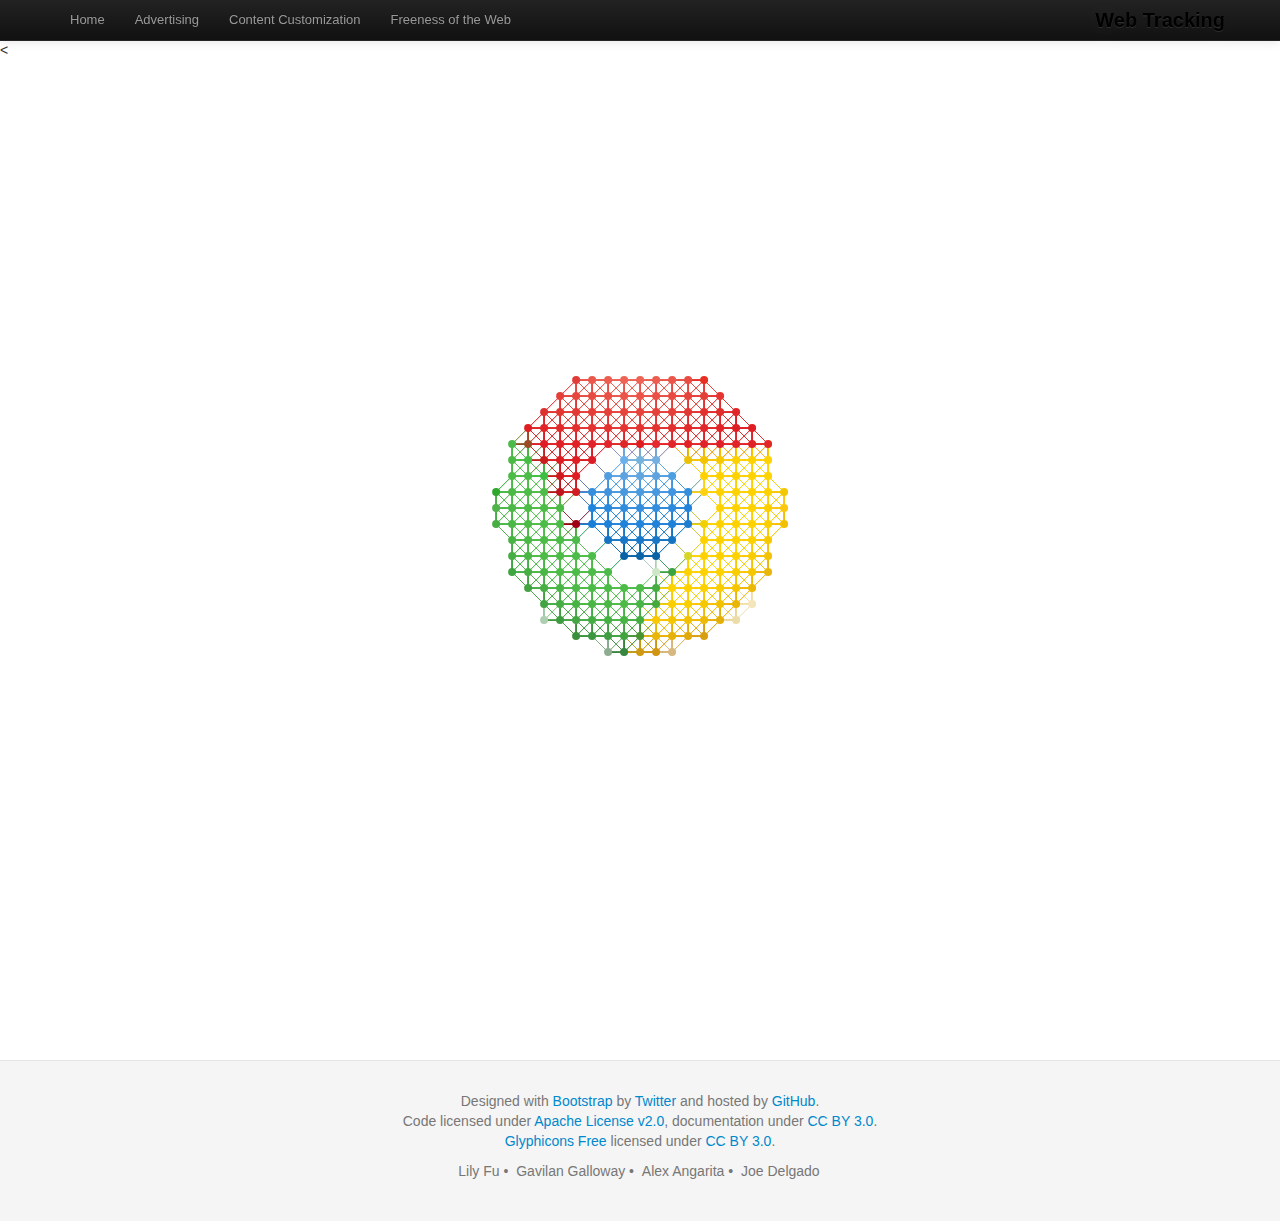
==== commit 20f30ebd: "Cleaned up code, fixed bugs, updated pages" ====
--- a/index.html
+++ b/index.html
@@ -9,10 +9,10 @@
 
 		<!-- CSS -->
 		
-		<link href="assets/css/bootstrap.css" rel="stylesheet">
-	    <link href="assets/css/bootstrap-responsive.css" rel="stylesheet">
-	    <link href="assets/css/docs.css" rel="stylesheet">
-	    <link href="assets/jss/google-code-prettify/prettify.css" rel="stylesheet">
+		<<link href="assets/css/bootstrap/bootstrap.css" rel="stylesheet">
+    <link href="assets/css/bootstrap/bootstrap-responsive.css" rel="stylesheet">
+    <link href="assets/css/bootstrap/docs.css" rel="stylesheet">
+    <link href="assets/js/bootstrap/google-code-prettify/prettify.css" rel="stylesheet">
 
 	    <!-- Style -->
 
@@ -22,24 +22,50 @@
 
 	<body>
 
+	<!-- Navbar
+    ================================================== -->
+    <div class="navbar navbar-inverse navbar-fixed-top">
+      <div class="navbar-inner">
+        <div class="container">
+          <button type="button" class="btn btn-navbar" data-toggle="collapse" data-target=".nav-collapse">
+            <span class="icon-bar"></span>
+            <span class="icon-bar"></span>
+            <span class="icon-bar"></span>
+          </button>
+          <a class="brand" href="./index.html">Web Tracking</a>
+          <div class="nav-collapse collapse">
+            <ul class="nav">
+              <li class="">
+                <a href="home.html">Home</a>
+              </li>
+              <li>
+                <a href="advertising.html">Advertising</a>
+              </li>
+			  <li class="">
+                <a href="content.html">Content Customization</a>
+              </li>
+              <li class="">
+                <a href="freeness.html">Freeness of the Web</a>
+              </li>
+            </ul>
+          </div>
+        </div>
+      </div>
+    </div>
+
 		<!-- App -->
 		<canvas id='canvas'></canvas>
 		<script>
 			Nodes.init();
 		</script>
 
-		<!-- Enter button -->
-		<div class="container">
-			<div class="marketing">
-				<h1><a style="text-decoration:none;" href="home.html">Enter Site</a></h1>
-			</div>
-		</div>
+
 		
     <!-- Footer
     ================================================== -->
     <footer class="footer">
       <div class="container">
-        <p>Designed with <a href="http://twitter.github.io/bootstrap/">Bootstrap</a> by <a href="http://www.twitter.com/">Twitter</a> and hosted by <a href="http://www.github.com">GitHub</a>. Node Applet created by <a href="http://tholman.com/">Tim Tholman</a>.</p>
+        <p>Designed with <a href="http://twitter.github.io/bootstrap/">Bootstrap</a> by <a href="http://www.twitter.com/">Twitter</a> and hosted by <a href="http://www.github.com">GitHub</a>.</p>
         <p>Code licensed under <a href="http://www.apache.org/licenses/LICENSE-2.0" target="_blank">Apache License v2.0</a>, documentation under <a href="http://creativecommons.org/licenses/by/3.0/">CC BY 3.0</a>.</p>
         <p><a href="http://glyphicons.com">Glyphicons Free</a> licensed under <a href="http://creativecommons.org/licenses/by/3.0/">CC BY 3.0</a>.</p>
         <ul class="footer-refs">
--- a/assets/css/bootstrap/docs.css
+++ b/assets/css/bootstrap/docs.css
@@ -0,0 +1,1074 @@
+/* Add additional stylesheets below
+-------------------------------------------------- */
+/*
+  Bootstrap's documentation styles
+  Special styles for presenting Bootstrap's documentation and examples
+*/
+
+
+
+/* Body and structure
+-------------------------------------------------- */
+
+body {
+  position: relative;
+  padding-top: 40px;
+}
+
+/* Code in headings */
+h3 code {
+  font-size: 14px;
+  font-weight: normal;
+}
+
+
+
+/* Tweak navbar brand link to be super sleek
+-------------------------------------------------- */
+
+body > .navbar {
+  font-size: 13px;
+}
+
+/* Change the docs' brand */
+body > .navbar .brand {
+  padding-right: 0;
+  padding-left: 0;
+  margin-left: 20px;
+  float: right;
+  font-weight: bold;
+  color: #000;
+  text-shadow: 0 1px 0 rgba(255,255,255,.1), 0 0 30px rgba(255,255,255,.125);
+  -webkit-transition: all .2s linear;
+     -moz-transition: all .2s linear;
+          transition: all .2s linear;
+}
+body > .navbar .brand:hover {
+  text-decoration: none;
+  text-shadow: 0 1px 0 rgba(255,255,255,.1), 0 0 30px rgba(255,255,255,.4);
+}
+
+
+/* Sections
+-------------------------------------------------- */
+
+/* padding for in-page bookmarks and fixed navbar */
+section {
+  padding-top: 30px;
+}
+section > .page-header,
+section > .lead {
+  color: #5a5a5a;
+}
+section > ul li {
+  margin-bottom: 5px;
+}
+
+/* Separators (hr) */
+.bs-docs-separator {
+  margin: 40px 0 39px;
+}
+
+/* Faded out hr */
+hr.soften {
+  height: 1px;
+  margin: 70px 0;
+  background-image: -webkit-linear-gradient(left, rgba(0,0,0,0), rgba(0,0,0,.1), rgba(0,0,0,0));
+  background-image:    -moz-linear-gradient(left, rgba(0,0,0,0), rgba(0,0,0,.1), rgba(0,0,0,0));
+  background-image:     -ms-linear-gradient(left, rgba(0,0,0,0), rgba(0,0,0,.1), rgba(0,0,0,0));
+  background-image:      -o-linear-gradient(left, rgba(0,0,0,0), rgba(0,0,0,.1), rgba(0,0,0,0));
+  border: 0;
+}
+
+
+
+/* Jumbotrons
+-------------------------------------------------- */
+
+/* Base class
+------------------------- */
+.jumbotron {
+  position: relative;
+  padding: 40px 0;
+  color: #fff;
+  text-align: center;
+  text-shadow: 0 1px 3px rgba(0,0,0,.4), 0 0 30px rgba(0,0,0,.075);
+  background: #020031; /* Old browsers */
+  background: -moz-linear-gradient(45deg,  #020031 0%, #6d3353 100%); /* FF3.6+ */
+  background: -webkit-gradient(linear, left bottom, right top, color-stop(0%,#020031), color-stop(100%,#6d3353)); /* Chrome,Safari4+ */
+  background: -webkit-linear-gradient(45deg,  #020031 0%,#6d3353 100%); /* Chrome10+,Safari5.1+ */
+  background: -o-linear-gradient(45deg,  #020031 0%,#6d3353 100%); /* Opera 11.10+ */
+  background: -ms-linear-gradient(45deg,  #020031 0%,#6d3353 100%); /* IE10+ */
+  background: linear-gradient(45deg,  #020031 0%,#6d3353 100%); /* W3C */
+  filter: progid:DXImageTransform.Microsoft.gradient( startColorstr='#020031', endColorstr='#6d3353',GradientType=1 ); /* IE6-9 fallback on horizontal gradient */
+  -webkit-box-shadow: inset 0 3px 7px rgba(0,0,0,.2), inset 0 -3px 7px rgba(0,0,0,.2);
+     -moz-box-shadow: inset 0 3px 7px rgba(0,0,0,.2), inset 0 -3px 7px rgba(0,0,0,.2);
+          box-shadow: inset 0 3px 7px rgba(0,0,0,.2), inset 0 -3px 7px rgba(0,0,0,.2);
+}
+.jumbotron h1 {
+  font-size: 80px;
+  font-weight: bold;
+  letter-spacing: -1px;
+  line-height: 1;
+}
+.jumbotron p {
+  font-size: 24px;
+  font-weight: 300;
+  line-height: 1.25;
+  margin-bottom: 30px;
+}
+
+/* Link styles (used on .masthead-links as well) */
+.jumbotron a {
+  color: #fff;
+  color: rgba(255,255,255,.5);
+  -webkit-transition: all .2s ease-in-out;
+     -moz-transition: all .2s ease-in-out;
+          transition: all .2s ease-in-out;
+}
+.jumbotron a:hover {
+  color: #fff;
+  text-shadow: 0 0 10px rgba(255,255,255,.25);
+}
+
+/* Download button */
+.masthead .btn {
+  padding: 19px 24px;
+  font-size: 24px;
+  font-weight: 200;
+  color: #fff; /* redeclare to override the `.jumbotron a` */
+  border: 0;
+  -webkit-border-radius: 6px;
+     -moz-border-radius: 6px;
+          border-radius: 6px;
+  -webkit-box-shadow: inset 0 1px 0 rgba(255,255,255,.1), 0 1px 5px rgba(0,0,0,.25);
+     -moz-box-shadow: inset 0 1px 0 rgba(255,255,255,.1), 0 1px 5px rgba(0,0,0,.25);
+          box-shadow: inset 0 1px 0 rgba(255,255,255,.1), 0 1px 5px rgba(0,0,0,.25);
+  -webkit-transition: none;
+     -moz-transition: none;
+          transition: none;
+}
+.masthead .btn:hover {
+  -webkit-box-shadow: inset 0 1px 0 rgba(255,255,255,.1), 0 1px 5px rgba(0,0,0,.25);
+     -moz-box-shadow: inset 0 1px 0 rgba(255,255,255,.1), 0 1px 5px rgba(0,0,0,.25);
+          box-shadow: inset 0 1px 0 rgba(255,255,255,.1), 0 1px 5px rgba(0,0,0,.25);
+}
+.masthead .btn:active {
+  -webkit-box-shadow: inset 0 2px 4px rgba(0,0,0,.1), 0 1px 0 rgba(255,255,255,.1);
+     -moz-box-shadow: inset 0 2px 4px rgba(0,0,0,.1), 0 1px 0 rgba(255,255,255,.1);
+          box-shadow: inset 0 2px 4px rgba(0,0,0,.1), 0 1px 0 rgba(255,255,255,.1);
+}
+
+
+/* Pattern overlay
+------------------------- */
+.jumbotron .container {
+  position: relative;
+  z-index: 2;
+}
+.jumbotron:after {
+  content: '';
+  display: block;
+  position: absolute;
+  top: 0;
+  right: 0;
+  bottom: 0;
+  left: 0;
+  background: url(../img/bs-docs-masthead-pattern.png) repeat center center;
+  opacity: .4;
+}
+@media
+only screen and (-webkit-min-device-pixel-ratio: 2),
+only screen and (   min--moz-device-pixel-ratio: 2),
+only screen and (     -o-min-device-pixel-ratio: 2/1) {
+
+  .jumbotron:after {
+    background-size: 150px 150px;
+  }
+
+}
+
+/* Masthead (docs home)
+------------------------- */
+.masthead {
+  padding: 70px 0 80px;
+  margin-bottom: 0;
+  color: #fff;
+}
+.masthead h1 {
+  font-size: 120px;
+  line-height: 1;
+  letter-spacing: -2px;
+}
+.masthead p {
+  font-size: 40px;
+  font-weight: 200;
+  line-height: 1.25;
+}
+
+/* Textual links in masthead */
+.masthead-links {
+  margin: 0;
+  list-style: none;
+}
+.masthead-links li {
+  display: inline;
+  padding: 0 10px;
+  color: rgba(255,255,255,.25);
+}
+
+/* Social proof buttons from GitHub & Twitter */
+.bs-docs-social {
+  padding: 15px 0;
+  text-align: center;
+  background-color: #f5f5f5;
+  border-top: 1px solid #fff;
+  border-bottom: 1px solid #ddd;
+}
+
+/* Quick links on Home */
+.bs-docs-social-buttons {
+  margin-left: 0;
+  margin-bottom: 0;
+  padding-left: 0;
+  list-style: none;
+}
+.bs-docs-social-buttons li {
+  display: inline-block;
+  padding: 5px 8px;
+  line-height: 1;
+  *display: inline;
+  *zoom: 1;
+}
+
+/* Subhead (other pages)
+------------------------- */
+.subhead {
+  text-align: left;
+  border-bottom: 1px solid #ddd;
+}
+.subhead h1 {
+  font-size: 60px;
+}
+.subhead p {
+  margin-bottom: 20px;
+}
+.subhead .navbar {
+  display: none;
+}
+
+
+
+/* Marketing section of Overview
+-------------------------------------------------- */
+
+.marketing {
+  text-align: center;
+  color: #5a5a5a;
+}
+.marketing h1 {
+  margin: 60px 0 10px;
+  font-size: 60px;
+  font-weight: 200;
+  line-height: 1;
+  letter-spacing: -1px;
+}
+.marketing h2 {
+  font-weight: 200;
+  margin-bottom: 5px;
+}
+.marketing p {
+  font-size: 16px;
+  line-height: 1.5;
+}
+.marketing .marketing-byline {
+  margin-bottom: 40px;
+  font-size: 20px;
+  font-weight: 300;
+  line-height: 1.25;
+  color: #999;
+}
+.marketing-img {
+  display: block;
+  margin: 0 auto 30px;
+  max-height: 145px;
+}
+
+
+
+/* Footer
+-------------------------------------------------- */
+
+.footer {
+  text-align: center;
+  padding: 30px 0;
+  margin-top: 70px;
+  border-top: 1px solid #e5e5e5;
+  background-color: #f5f5f5;
+}
+.footer p {
+  margin-bottom: 0;
+  color: #777;
+}
+.footer-refs {
+  margin: 10px 0;
+}
+.footer-refs li {
+  display: inline;
+  padding: 0 2px;
+  color: #777;
+}
+.footer-refs li:after{
+  content: "   •";
+}
+.footer-refs li:last-child:after {
+  content: "";
+}
+.footer-refs li:first-child {
+  padding-left: 0;
+}
+
+
+
+/* Special grid styles
+-------------------------------------------------- */
+
+.show-grid {
+  margin-top: 10px;
+  margin-bottom: 20px;
+}
+.show-grid [class*="span"] {
+  background-color: #eee;
+  text-align: center;
+  -webkit-border-radius: 3px;
+     -moz-border-radius: 3px;
+          border-radius: 3px;
+  min-height: 40px;
+  line-height: 40px;
+}
+.show-grid [class*="span"]:hover {
+  background-color: #ddd;
+}
+.show-grid .show-grid {
+  margin-top: 0;
+  margin-bottom: 0;
+}
+.show-grid .show-grid [class*="span"] {
+  margin-top: 5px;
+}
+.show-grid [class*="span"] [class*="span"] {
+  background-color: #ccc;
+}
+.show-grid [class*="span"] [class*="span"] [class*="span"] {
+  background-color: #999;
+}
+
+
+
+/* Mini layout previews
+-------------------------------------------------- */
+.mini-layout {
+  border: 1px solid #ddd;
+  -webkit-border-radius: 6px;
+     -moz-border-radius: 6px;
+          border-radius: 6px;
+  -webkit-box-shadow: 0 1px 2px rgba(0,0,0,.075);
+     -moz-box-shadow: 0 1px 2px rgba(0,0,0,.075);
+          box-shadow: 0 1px 2px rgba(0,0,0,.075);
+}
+.mini-layout,
+.mini-layout .mini-layout-body,
+.mini-layout.fluid .mini-layout-sidebar {
+  height: 300px;
+}
+.mini-layout {
+  margin-bottom: 20px;
+  padding: 9px;
+}
+.mini-layout div {
+  -webkit-border-radius: 3px;
+     -moz-border-radius: 3px;
+          border-radius: 3px;
+}
+.mini-layout .mini-layout-body {
+  background-color: #dceaf4;
+  margin: 0 auto;
+  width: 70%;
+}
+.mini-layout.fluid .mini-layout-sidebar,
+.mini-layout.fluid .mini-layout-header,
+.mini-layout.fluid .mini-layout-body {
+  float: left;
+}
+.mini-layout.fluid .mini-layout-sidebar {
+  background-color: #bbd8e9;
+  width: 20%;
+}
+.mini-layout.fluid .mini-layout-body {
+  width: 77.5%;
+  margin-left: 2.5%;
+}
+
+
+
+/* Download page
+-------------------------------------------------- */
+
+.download .page-header {
+  margin-top: 36px;
+}
+.page-header .toggle-all {
+  margin-top: 5px;
+}
+
+/* Space out h3s when following a section */
+.download h3 {
+  margin-bottom: 5px;
+}
+.download-builder input + h3,
+.download-builder .checkbox + h3 {
+  margin-top: 9px;
+}
+
+/* Fields for variables */
+.download-builder input[type=text] {
+  margin-bottom: 9px;
+  font-family: Menlo, Monaco, "Courier New", monospace;
+  font-size: 12px;
+  color: #d14;
+}
+.download-builder input[type=text]:focus {
+  background-color: #fff;
+}
+
+/* Custom, larger checkbox labels */
+.download .checkbox {
+  padding: 6px 10px 6px 25px;
+  font-size: 13px;
+  line-height: 18px;
+  color: #555;
+  background-color: #f9f9f9;
+  -webkit-border-radius: 3px;
+     -moz-border-radius: 3px;
+          border-radius: 3px;
+  cursor: pointer;
+}
+.download .checkbox:hover {
+  color: #333;
+  background-color: #f5f5f5;
+}
+.download .checkbox small {
+  font-size: 12px;
+  color: #777;
+}
+
+/* Variables section */
+#variables label {
+  margin-bottom: 0;
+}
+
+/* Giant download button */
+.download-btn {
+  margin: 36px 0 108px;
+}
+#download p,
+#download h4 {
+  max-width: 50%;
+  margin: 0 auto;
+  color: #999;
+  text-align: center;
+}
+#download h4 {
+  margin-bottom: 0;
+}
+#download p {
+  margin-bottom: 18px;
+}
+.download-btn .btn {
+  display: block;
+  width: auto;
+  padding: 19px 24px;
+  margin-bottom: 27px;
+  font-size: 30px;
+  line-height: 1;
+  text-align: center;
+  -webkit-border-radius: 6px;
+     -moz-border-radius: 6px;
+          border-radius: 6px;
+}
+
+
+
+/* Misc
+-------------------------------------------------- */
+
+/* Make tables spaced out a bit more */
+h2 + table,
+h3 + table,
+h4 + table,
+h2 + .row {
+  margin-top: 5px;
+}
+
+/* Example sites showcase */
+.example-sites {
+  xmargin-left: 20px;
+}
+.example-sites img {
+  max-width: 100%;
+  margin: 0 auto;
+}
+
+.scrollspy-example {
+  height: 200px;
+  overflow: auto;
+  position: relative;
+}
+
+
+/* Fake the :focus state to demo it */
+.focused {
+  border-color: rgba(82,168,236,.8);
+  -webkit-box-shadow: inset 0 1px 3px rgba(0,0,0,.1), 0 0 8px rgba(82,168,236,.6);
+     -moz-box-shadow: inset 0 1px 3px rgba(0,0,0,.1), 0 0 8px rgba(82,168,236,.6);
+          box-shadow: inset 0 1px 3px rgba(0,0,0,.1), 0 0 8px rgba(82,168,236,.6);
+  outline: 0;
+}
+
+/* For input sizes, make them display block */
+.docs-input-sizes select,
+.docs-input-sizes input[type=text] {
+  display: block;
+  margin-bottom: 9px;
+}
+
+/* Icons
+------------------------- */
+.the-icons {
+  margin-left: 0;
+  list-style: none;
+}
+.the-icons li {
+  float: left;
+  width: 25%;
+  line-height: 25px;
+}
+.the-icons i:hover {
+  background-color: rgba(255,0,0,.25);
+}
+
+/* Example page
+------------------------- */
+.bootstrap-examples h4 {
+  margin: 10px 0 5px;
+}
+.bootstrap-examples p {
+  font-size: 13px;
+  line-height: 18px;
+}
+.bootstrap-examples .thumbnail {
+  margin-bottom: 9px;
+  background-color: #fff;
+}
+
+
+
+/* Bootstrap code examples
+-------------------------------------------------- */
+
+/* Base class */
+.bs-docs-example {
+  position: relative;
+  margin: 15px 0;
+  padding: 39px 19px 14px;
+  *padding-top: 19px;
+  background-color: #fff;
+  border: 1px solid #ddd;
+  -webkit-border-radius: 4px;
+     -moz-border-radius: 4px;
+          border-radius: 4px;
+}
+
+/* Echo out a label for the example */
+.bs-docs-example:after {
+  content: "Example";
+  position: absolute;
+  top: -1px;
+  left: -1px;
+  padding: 3px 7px;
+  font-size: 12px;
+  font-weight: bold;
+  background-color: #f5f5f5;
+  border: 1px solid #ddd;
+  color: #9da0a4;
+  -webkit-border-radius: 4px 0 4px 0;
+     -moz-border-radius: 4px 0 4px 0;
+          border-radius: 4px 0 4px 0;
+}
+
+/* Remove spacing between an example and it's code */
+.bs-docs-example + .prettyprint {
+  margin-top: -20px;
+  padding-top: 15px;
+}
+
+/* Tweak examples
+------------------------- */
+.bs-docs-example > p:last-child {
+  margin-bottom: 0;
+}
+.bs-docs-example .table,
+.bs-docs-example .progress,
+.bs-docs-example .well,
+.bs-docs-example .alert,
+.bs-docs-example .hero-unit,
+.bs-docs-example .pagination,
+.bs-docs-example .navbar,
+.bs-docs-example > .nav,
+.bs-docs-example blockquote {
+  margin-bottom: 5px;
+}
+.bs-docs-example .pagination {
+  margin-top: 0;
+}
+.bs-navbar-top-example,
+.bs-navbar-bottom-example {
+  z-index: 1;
+  padding: 0;
+  height: 90px;
+  overflow: hidden; /* cut the drop shadows off */
+}
+.bs-navbar-top-example .navbar-fixed-top,
+.bs-navbar-bottom-example .navbar-fixed-bottom {
+  margin-left: 0;
+  margin-right: 0;
+}
+.bs-navbar-top-example {
+  -webkit-border-radius: 0 0 4px 4px;
+     -moz-border-radius: 0 0 4px 4px;
+          border-radius: 0 0 4px 4px;
+}
+.bs-navbar-top-example:after {
+  top: auto;
+  bottom: -1px;
+  -webkit-border-radius: 0 4px 0 4px;
+     -moz-border-radius: 0 4px 0 4px;
+          border-radius: 0 4px 0 4px;
+}
+.bs-navbar-bottom-example {
+  -webkit-border-radius: 4px 4px 0 0;
+     -moz-border-radius: 4px 4px 0 0;
+          border-radius: 4px 4px 0 0;
+}
+.bs-navbar-bottom-example .navbar {
+  margin-bottom: 0;
+}
+form.bs-docs-example {
+  padding-bottom: 19px;
+}
+
+/* Images */
+.bs-docs-example-images img {
+  margin: 10px;
+  display: inline-block;
+}
+
+/* Tooltips */
+.bs-docs-tooltip-examples {
+  text-align: center;
+  margin: 0 0 10px;
+  list-style: none;
+}
+.bs-docs-tooltip-examples li {
+  display: inline;
+  padding: 0 10px;
+}
+
+/* Popovers */
+.bs-docs-example-popover {
+  padding-bottom: 24px;
+  background-color: #f9f9f9;
+}
+.bs-docs-example-popover .popover {
+  position: relative;
+  display: block;
+  float: left;
+  width: 260px;
+  margin: 20px;
+}
+
+/* Dropdowns */
+.bs-docs-example-submenus {
+  min-height: 180px;
+}
+.bs-docs-example-submenus > .pull-left + .pull-left {
+  margin-left: 20px;
+}
+.bs-docs-example-submenus .dropup > .dropdown-menu,
+.bs-docs-example-submenus .dropdown > .dropdown-menu {
+  display: block;
+  position: static;
+  margin-bottom: 5px;
+  *width: 180px;
+}
+
+
+
+/* Responsive docs
+-------------------------------------------------- */
+
+/* Utility classes table
+------------------------- */
+.responsive-utilities th small {
+  display: block;
+  font-weight: normal;
+  color: #999;
+}
+.responsive-utilities tbody th {
+  font-weight: normal;
+}
+.responsive-utilities td {
+  text-align: center;
+}
+.responsive-utilities td.is-visible {
+  color: #468847;
+  background-color: #dff0d8 !important;
+}
+.responsive-utilities td.is-hidden {
+  color: #ccc;
+  background-color: #f9f9f9 !important;
+}
+
+/* Responsive tests
+------------------------- */
+.responsive-utilities-test {
+  margin-top: 5px;
+  margin-left: 0;
+  list-style: none;
+  overflow: hidden; /* clear floats */
+}
+.responsive-utilities-test li {
+  position: relative;
+  float: left;
+  width: 25%;
+  height: 43px;
+  font-size: 14px;
+  font-weight: bold;
+  line-height: 43px;
+  color: #999;
+  text-align: center;
+  border: 1px solid #ddd;
+  -webkit-border-radius: 4px;
+     -moz-border-radius: 4px;
+          border-radius: 4px;
+}
+.responsive-utilities-test li + li {
+  margin-left: 10px;
+}
+.responsive-utilities-test span {
+  position: absolute;
+  top:    -1px;
+  left:   -1px;
+  right:  -1px;
+  bottom: -1px;
+  -webkit-border-radius: 4px;
+     -moz-border-radius: 4px;
+          border-radius: 4px;
+}
+.responsive-utilities-test span {
+  color: #468847;
+  background-color: #dff0d8;
+  border: 1px solid #d6e9c6;
+}
+
+
+
+/* Sidenav for Docs
+-------------------------------------------------- */
+
+.bs-docs-sidenav {
+  width: 228px;
+  margin: 30px 0 0;
+  padding: 0;
+  background-color: #fff;
+  -webkit-border-radius: 6px;
+     -moz-border-radius: 6px;
+          border-radius: 6px;
+  -webkit-box-shadow: 0 1px 4px rgba(0,0,0,.065);
+     -moz-box-shadow: 0 1px 4px rgba(0,0,0,.065);
+          box-shadow: 0 1px 4px rgba(0,0,0,.065);
+}
+.bs-docs-sidenav > li > a {
+  display: block;
+  width: 190px \9;
+  margin: 0 0 -1px;
+  padding: 8px 14px;
+  border: 1px solid #e5e5e5;
+}
+.bs-docs-sidenav > li:first-child > a {
+  -webkit-border-radius: 6px 6px 0 0;
+     -moz-border-radius: 6px 6px 0 0;
+          border-radius: 6px 6px 0 0;
+}
+.bs-docs-sidenav > li:last-child > a {
+  -webkit-border-radius: 0 0 6px 6px;
+     -moz-border-radius: 0 0 6px 6px;
+          border-radius: 0 0 6px 6px;
+}
+.bs-docs-sidenav > .active > a {
+  position: relative;
+  z-index: 2;
+  padding: 9px 15px;
+  border: 0;
+  text-shadow: 0 1px 0 rgba(0,0,0,.15);
+  -webkit-box-shadow: inset 1px 0 0 rgba(0,0,0,.1), inset -1px 0 0 rgba(0,0,0,.1);
+     -moz-box-shadow: inset 1px 0 0 rgba(0,0,0,.1), inset -1px 0 0 rgba(0,0,0,.1);
+          box-shadow: inset 1px 0 0 rgba(0,0,0,.1), inset -1px 0 0 rgba(0,0,0,.1);
+}
+/* Chevrons */
+.bs-docs-sidenav .icon-chevron-right {
+  float: right;
+  margin-top: 2px;
+  margin-right: -6px;
+  opacity: .25;
+}
+.bs-docs-sidenav > li > a:hover {
+  background-color: #f5f5f5;
+}
+.bs-docs-sidenav a:hover .icon-chevron-right {
+  opacity: .5;
+}
+.bs-docs-sidenav .active .icon-chevron-right,
+.bs-docs-sidenav .active a:hover .icon-chevron-right {
+  background-image: url(../img/glyphicons-halflings-white.png);
+  opacity: 1;
+}
+.bs-docs-sidenav.affix {
+  top: 40px;
+}
+.bs-docs-sidenav.affix-bottom {
+  position: absolute;
+  top: auto;
+  bottom: 270px;
+}
+
+
+
+
+/* Responsive
+-------------------------------------------------- */
+
+/* Desktop large
+------------------------- */
+@media (min-width: 1200px) {
+  .bs-docs-container {
+    max-width: 970px;
+  }
+  .bs-docs-sidenav {
+    width: 258px;
+  }
+  .bs-docs-sidenav > li > a {
+    width: 230px \9; /* Override the previous IE8-9 hack */
+  }
+}
+
+/* Desktop
+------------------------- */
+@media (max-width: 980px) {
+  /* Unfloat brand */
+  body > .navbar-fixed-top .brand {
+    float: left;
+    margin-left: 0;
+    padding-left: 10px;
+    padding-right: 10px;
+  }
+
+  /* Inline-block quick links for more spacing */
+  .quick-links li {
+    display: inline-block;
+    margin: 5px;
+  }
+
+  /* When affixed, space properly */
+  .bs-docs-sidenav {
+    top: 0;
+    width: 218px;
+    margin-top: 30px;
+    margin-right: 0;
+  }
+}
+
+/* Tablet to desktop
+------------------------- */
+@media (min-width: 768px) and (max-width: 979px) {
+  /* Remove any padding from the body */
+  body {
+    padding-top: 0;
+  }
+  /* Widen masthead and social buttons to fill body padding */
+  .jumbotron {
+    margin-top: -20px; /* Offset bottom margin on .navbar */
+  }
+  /* Adjust sidenav width */
+  .bs-docs-sidenav {
+    width: 166px;
+    margin-top: 20px;
+  }
+  .bs-docs-sidenav.affix {
+    top: 0;
+  }
+}
+
+/* Tablet
+------------------------- */
+@media (max-width: 767px) {
+  /* Remove any padding from the body */
+  body {
+    padding-top: 0;
+  }
+
+  /* Widen masthead and social buttons to fill body padding */
+  .jumbotron {
+    padding: 40px 20px;
+    margin-top:   -20px; /* Offset bottom margin on .navbar */
+    margin-right: -20px;
+    margin-left:  -20px;
+  }
+  .masthead h1 {
+    font-size: 90px;
+  }
+  .masthead p,
+  .masthead .btn {
+    font-size: 24px;
+  }
+  .marketing .span4 {
+    margin-bottom: 40px;
+  }
+  .bs-docs-social {
+    margin: 0 -20px;
+  }
+
+  /* Space out the show-grid examples */
+  .show-grid [class*="span"] {
+    margin-bottom: 5px;
+  }
+
+  /* Sidenav */
+  .bs-docs-sidenav {
+    width: auto;
+    margin-bottom: 20px;
+  }
+  .bs-docs-sidenav.affix {
+    position: static;
+    width: auto;
+    top: 0;
+  }
+
+  /* Unfloat the back to top link in footer */
+  .footer {
+    margin-left: -20px;
+    margin-right: -20px;
+    padding-left: 20px;
+    padding-right: 20px;
+  }
+  .footer p {
+    margin-bottom: 9px;
+  }
+}
+
+/* Landscape phones
+------------------------- */
+@media (max-width: 480px) {
+  /* Remove padding above jumbotron */
+  body {
+    padding-top: 0;
+  }
+
+  /* Change up some type stuff */
+  h2 small {
+    display: block;
+  }
+
+  /* Downsize the jumbotrons */
+  .jumbotron h1 {
+    font-size: 45px;
+  }
+  .jumbotron p,
+  .jumbotron .btn {
+    font-size: 18px;
+  }
+  .jumbotron .btn {
+    display: block;
+    margin: 0 auto;
+  }
+
+  /* center align subhead text like the masthead */
+  .subhead h1,
+  .subhead p {
+    text-align: center;
+  }
+
+  /* Marketing on home */
+  .marketing h1 {
+    font-size: 30px;
+  }
+  .marketing-byline {
+    font-size: 18px;
+  }
+
+  /* center example sites */
+  .example-sites {
+    margin-left: 0;
+  }
+  .example-sites > li {
+    float: none;
+    display: block;
+    max-width: 280px;
+    margin: 0 auto 18px;
+    text-align: center;
+  }
+  .example-sites .thumbnail > img {
+    max-width: 270px;
+  }
+
+  /* Do our best to make tables work in narrow viewports */
+  table code {
+    white-space: normal;
+    word-wrap: break-word;
+    word-break: break-all;
+  }
+
+  /* Examples: dropdowns */
+  .bs-docs-example-submenus > .pull-left {
+    float: none;
+    clear: both;
+  }
+  .bs-docs-example-submenus > .pull-left,
+  .bs-docs-example-submenus > .pull-left + .pull-left {
+    margin-left: 0;
+  }
+  .bs-docs-example-submenus p {
+    margin-bottom: 0;
+  }
+  .bs-docs-example-submenus .dropup > .dropdown-menu,
+  .bs-docs-example-submenus .dropdown > .dropdown-menu {
+    margin-bottom: 10px;
+    float: none;
+    max-width: 180px;
+  }
+
+  /* Examples: modal */
+  .modal-example .modal {
+    position: relative;
+    top: auto;
+    right: auto;
+    bottom: auto;
+    left: auto;
+  }
+
+  /* Tighten up footer */
+  .footer {
+    padding-top: 20px;
+    padding-bottom: 20px;
+  }
+}
--- a/assets/js/bootstrap/google-code-prettify/prettify.css
+++ b/assets/js/bootstrap/google-code-prettify/prettify.css
@@ -0,0 +1,30 @@
+.com { color: #93a1a1; }
+.lit { color: #195f91; }
+.pun, .opn, .clo { color: #93a1a1; }
+.fun { color: #dc322f; }
+.str, .atv { color: #D14; }
+.kwd, .prettyprint .tag { color: #1e347b; }
+.typ, .atn, .dec, .var { color: teal; }
+.pln { color: #48484c; }
+
+.prettyprint {
+  padding: 8px;
+  background-color: #f7f7f9;
+  border: 1px solid #e1e1e8;
+}
+.prettyprint.linenums {
+  -webkit-box-shadow: inset 40px 0 0 #fbfbfc, inset 41px 0 0 #ececf0;
+     -moz-box-shadow: inset 40px 0 0 #fbfbfc, inset 41px 0 0 #ececf0;
+          box-shadow: inset 40px 0 0 #fbfbfc, inset 41px 0 0 #ececf0;
+}
+
+/* Specify class=linenums on a pre to get line numbering */
+ol.linenums {
+  margin: 0 0 0 33px; /* IE indents via margin-left */
+}
+ol.linenums li {
+  padding-left: 12px;
+  color: #bebec5;
+  line-height: 20px;
+  text-shadow: 0 1px 0 #fff;
+}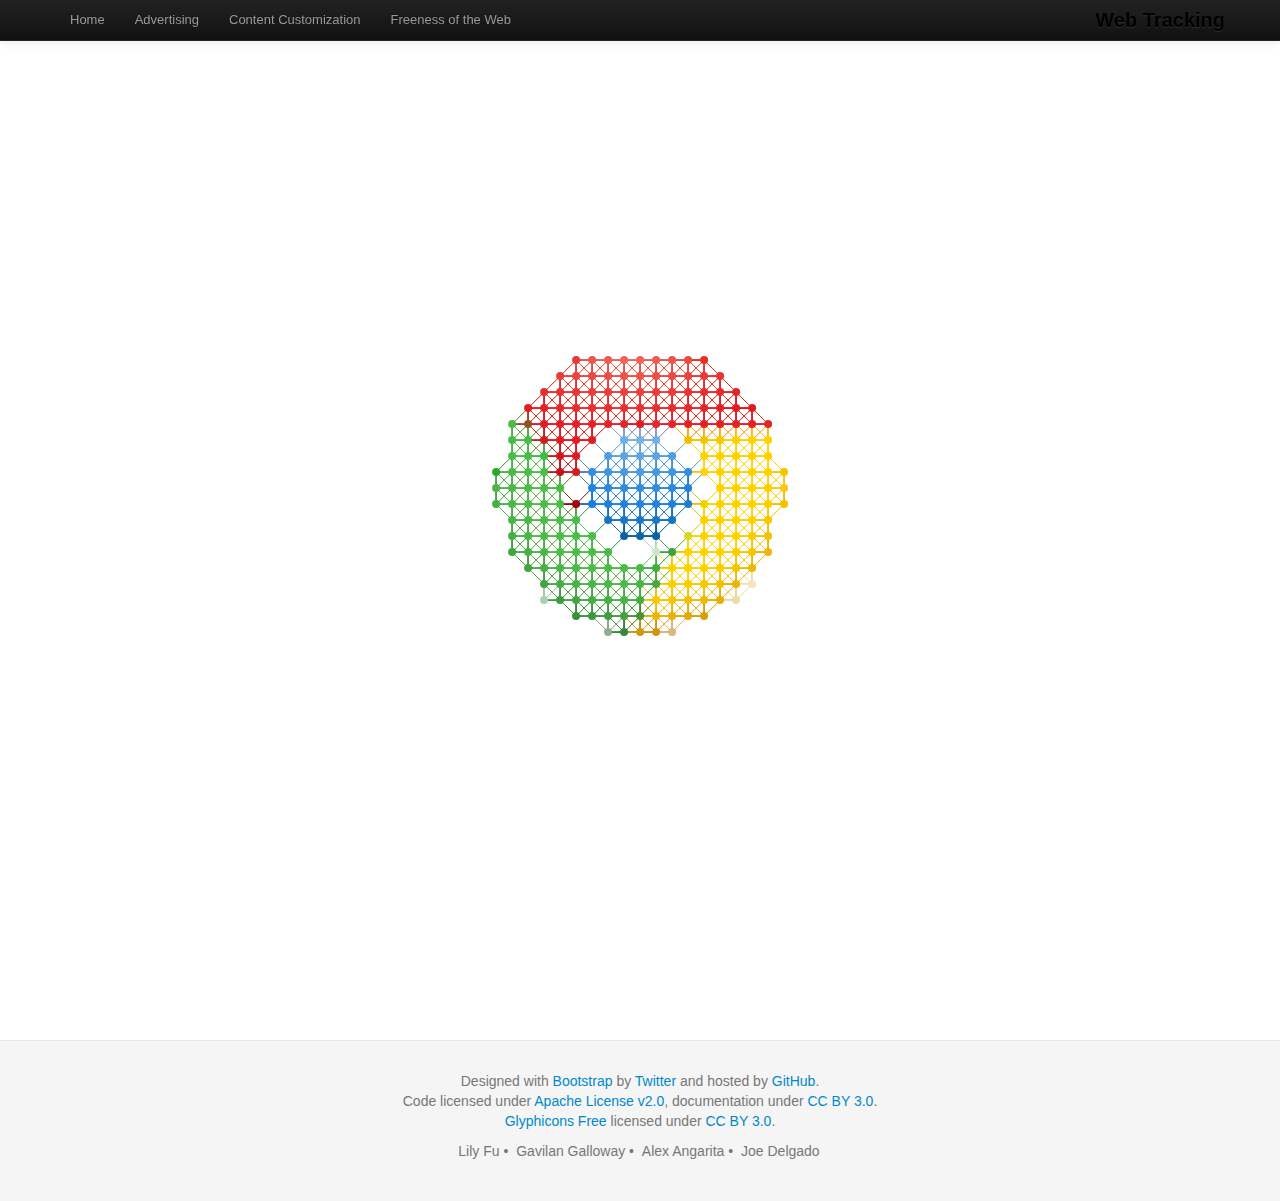
==== commit 0cada6dd: "one little < left in, silly silly bug" ====
--- a/index.html
+++ b/index.html
@@ -2,14 +2,14 @@
 <html lang="en">
 
 	<head>
-		<title> Web Tracking </title>
+		<title>Web Tracking</title>
 		<meta charset="utf-8">
 		<meta name="viewport" content="width=device-width, initial-scale=1.0">
     	<meta name="description" content="Final CS181 Assignment on Web Tracking and Content Customization">
 
 		<!-- CSS -->
 		
-		<<link href="assets/css/bootstrap/bootstrap.css" rel="stylesheet">
+		<link href="assets/css/bootstrap/bootstrap.css" rel="stylesheet">
     <link href="assets/css/bootstrap/bootstrap-responsive.css" rel="stylesheet">
     <link href="assets/css/bootstrap/docs.css" rel="stylesheet">
     <link href="assets/js/bootstrap/google-code-prettify/prettify.css" rel="stylesheet">
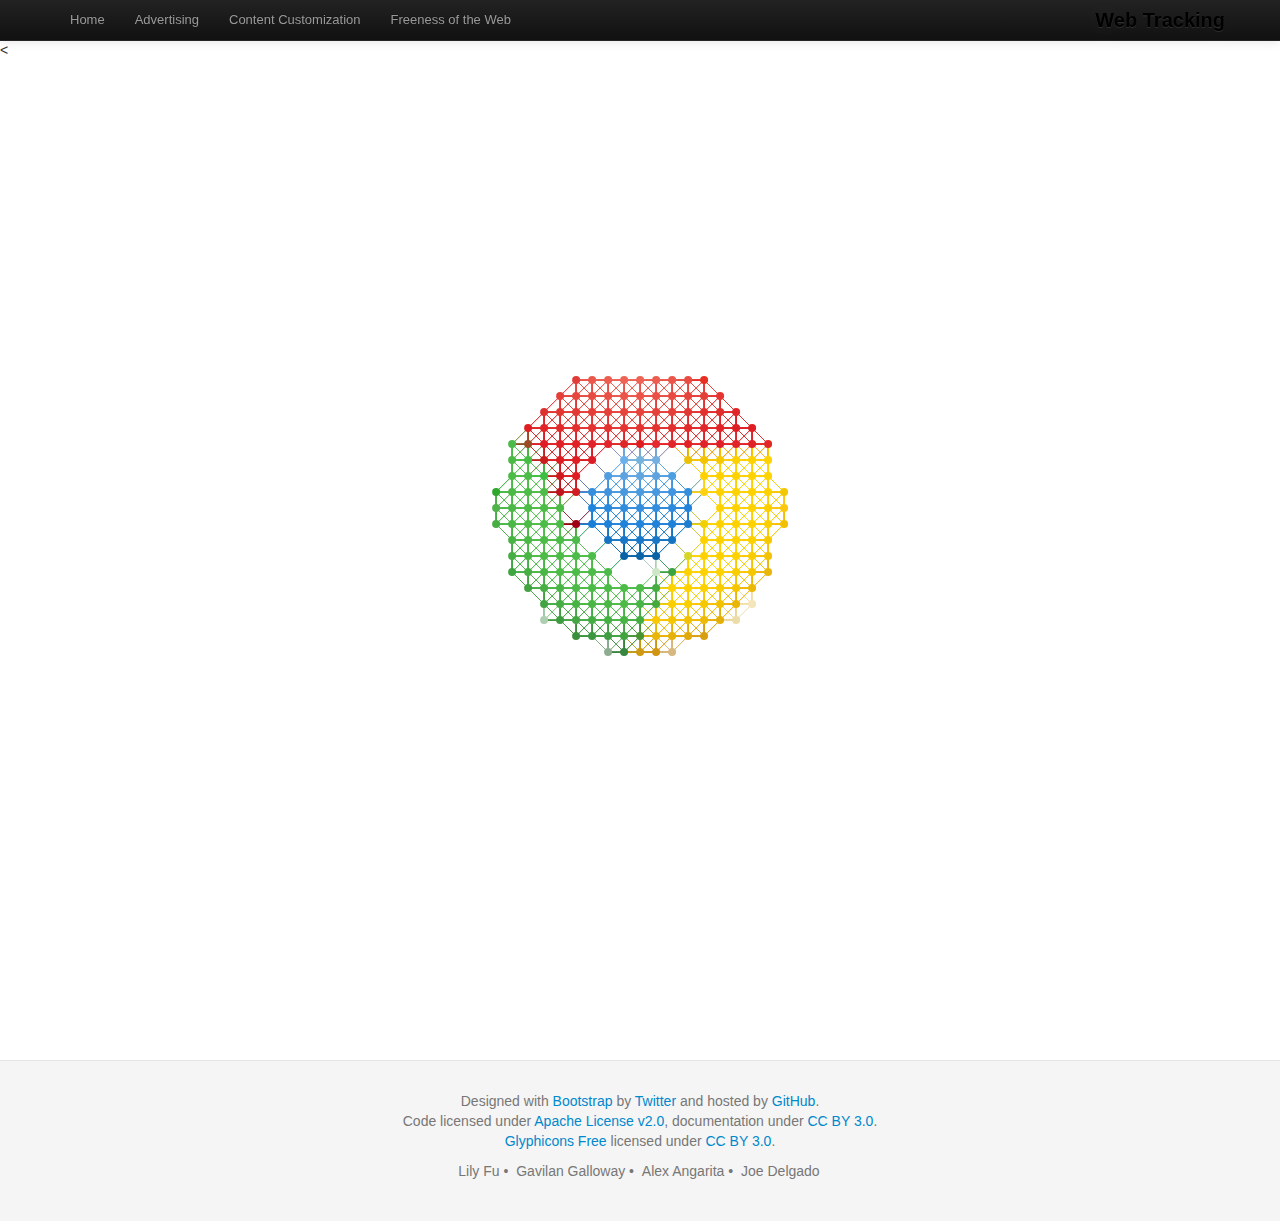
==== commit 4e6bfb27: "Revert " one little < left in, silly silly bug"" ====
--- a/index.html
+++ b/index.html
@@ -9,7 +9,7 @@
 
 		<!-- CSS -->
 		
-		<link href="assets/css/bootstrap/bootstrap.css" rel="stylesheet">
+		<<link href="assets/css/bootstrap/bootstrap.css" rel="stylesheet">
     <link href="assets/css/bootstrap/bootstrap-responsive.css" rel="stylesheet">
     <link href="assets/css/bootstrap/docs.css" rel="stylesheet">
     <link href="assets/js/bootstrap/google-code-prettify/prettify.css" rel="stylesheet">
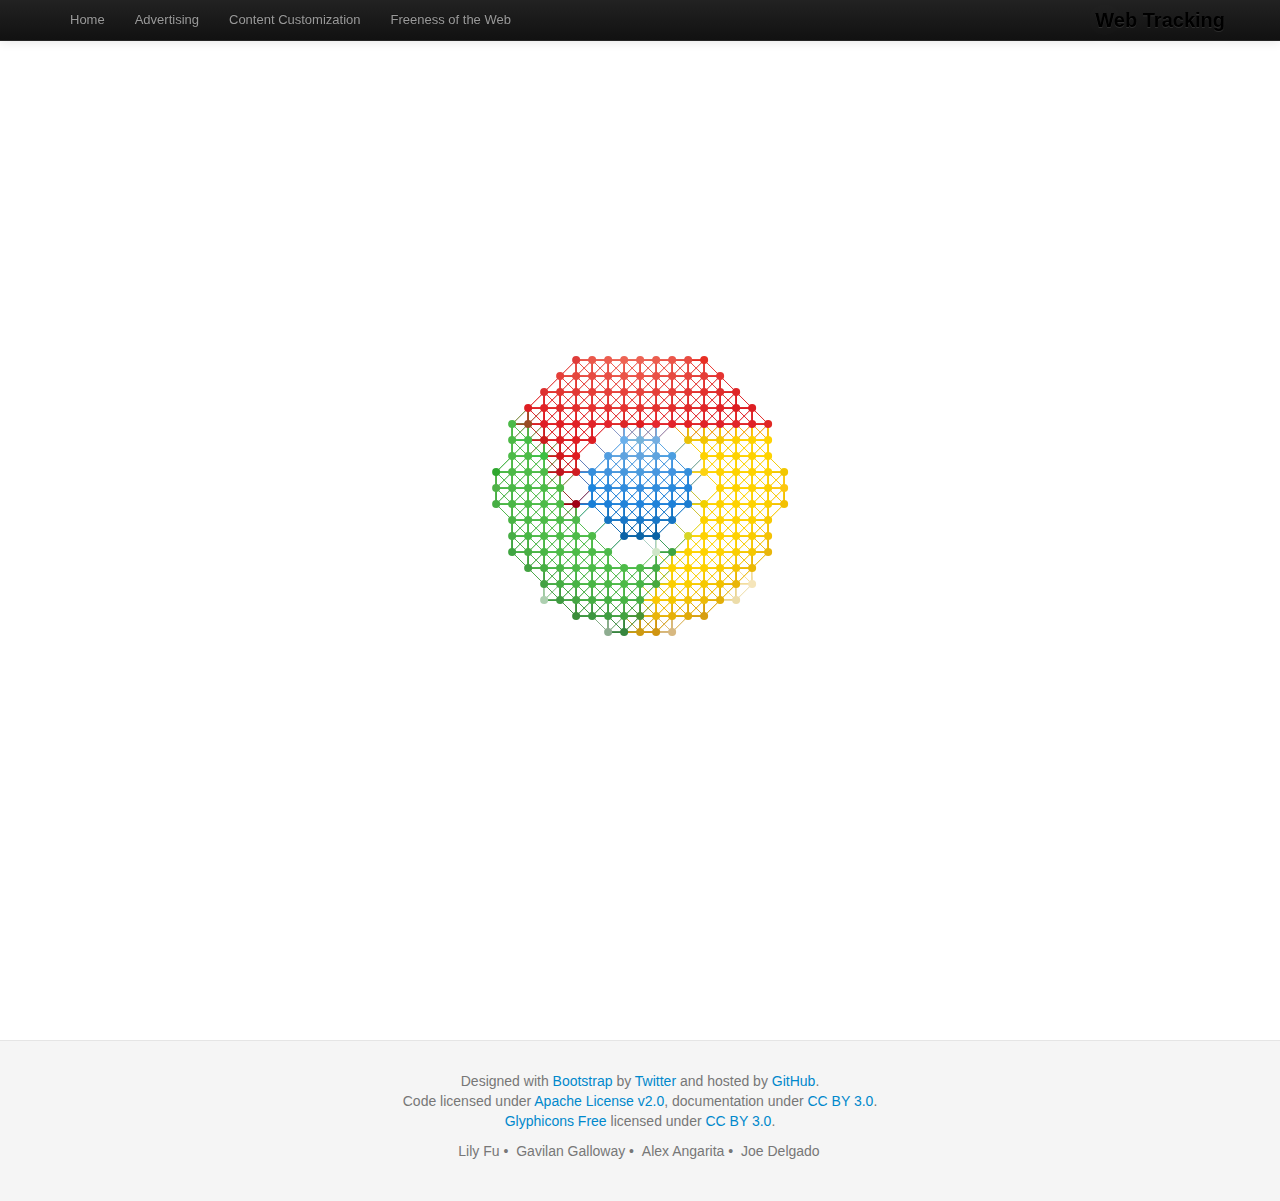
==== commit d9515790: "Revert "Revert " one little < left in, silly silly bug""" ====
--- a/index.html
+++ b/index.html
@@ -9,7 +9,7 @@
 
 		<!-- CSS -->
 		
-		<<link href="assets/css/bootstrap/bootstrap.css" rel="stylesheet">
+		<link href="assets/css/bootstrap/bootstrap.css" rel="stylesheet">
     <link href="assets/css/bootstrap/bootstrap-responsive.css" rel="stylesheet">
     <link href="assets/css/bootstrap/docs.css" rel="stylesheet">
     <link href="assets/js/bootstrap/google-code-prettify/prettify.css" rel="stylesheet">
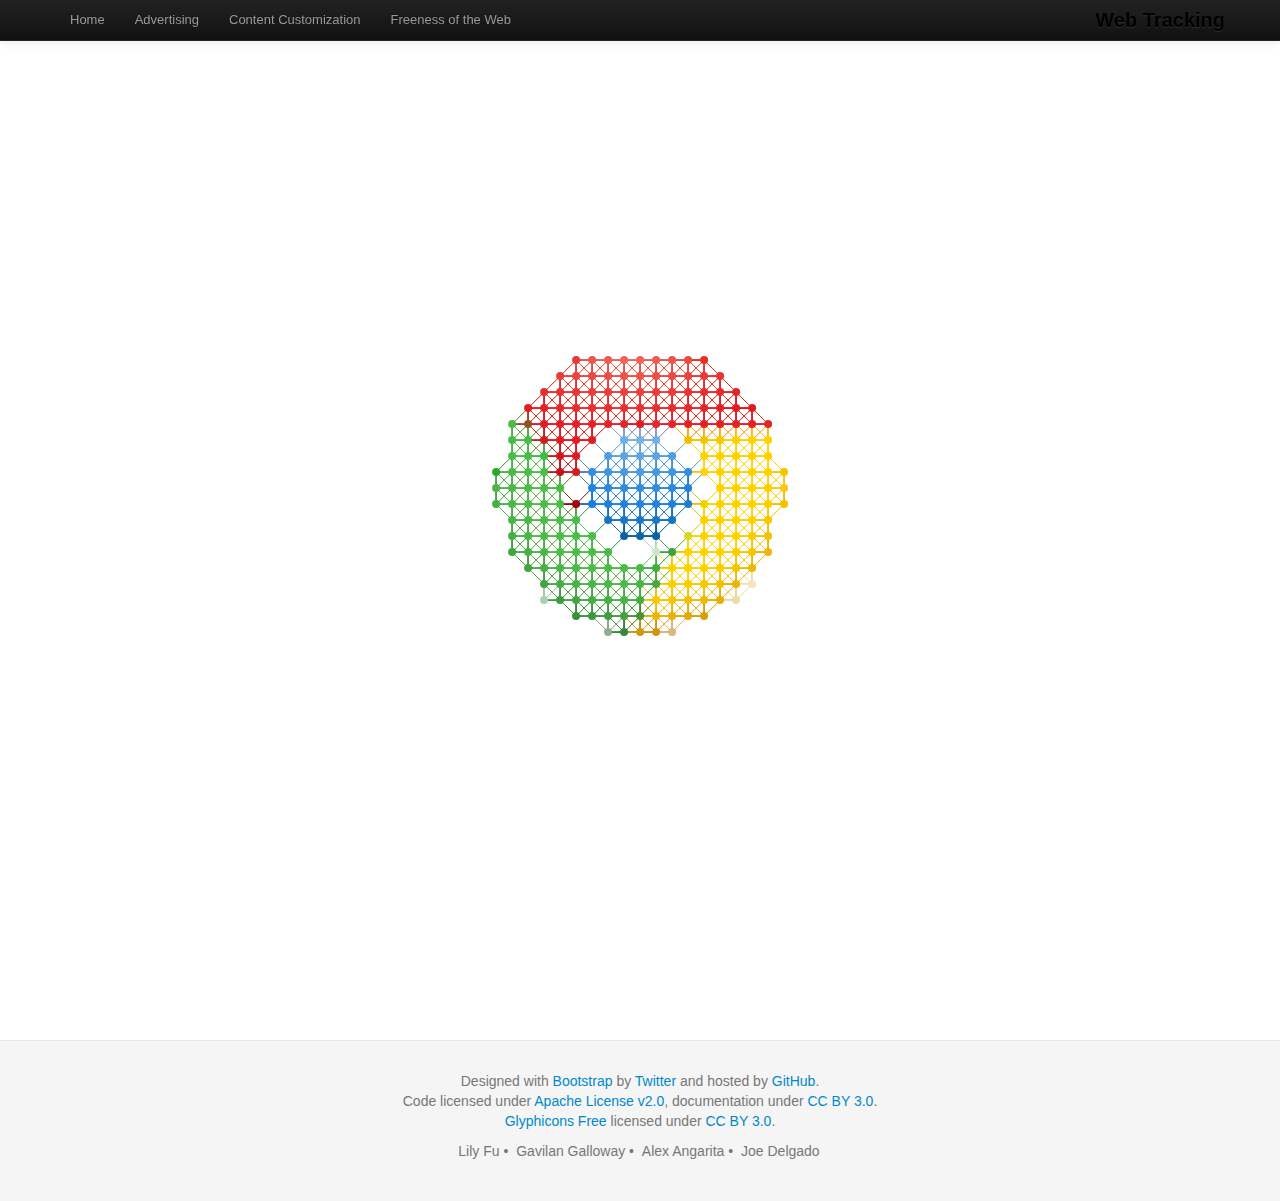
==== commit f365637a: "Added my bit" ====
--- a/index.html
+++ b/index.html
@@ -53,7 +53,7 @@
       </div>
     </div>
 
-		<!-- App -->
+		<!-- App --> <!-- nope, we didn't write this, but bravo for checking out the source:) This means you probably not one of the lawyers, so BSing will be a bit harder. I appologize if anyone says anything that don't make no sense. If you look below, we did include citations for the use of this in the footer. It was on github, so its all open source and good times, I hope you like our site:) --> <!-- also, I feel like I'm back in the 90's making this page for a single topic, need to start talking about Y2K -->
 		<canvas id='canvas'></canvas>
 		<script>
 			Nodes.init();
